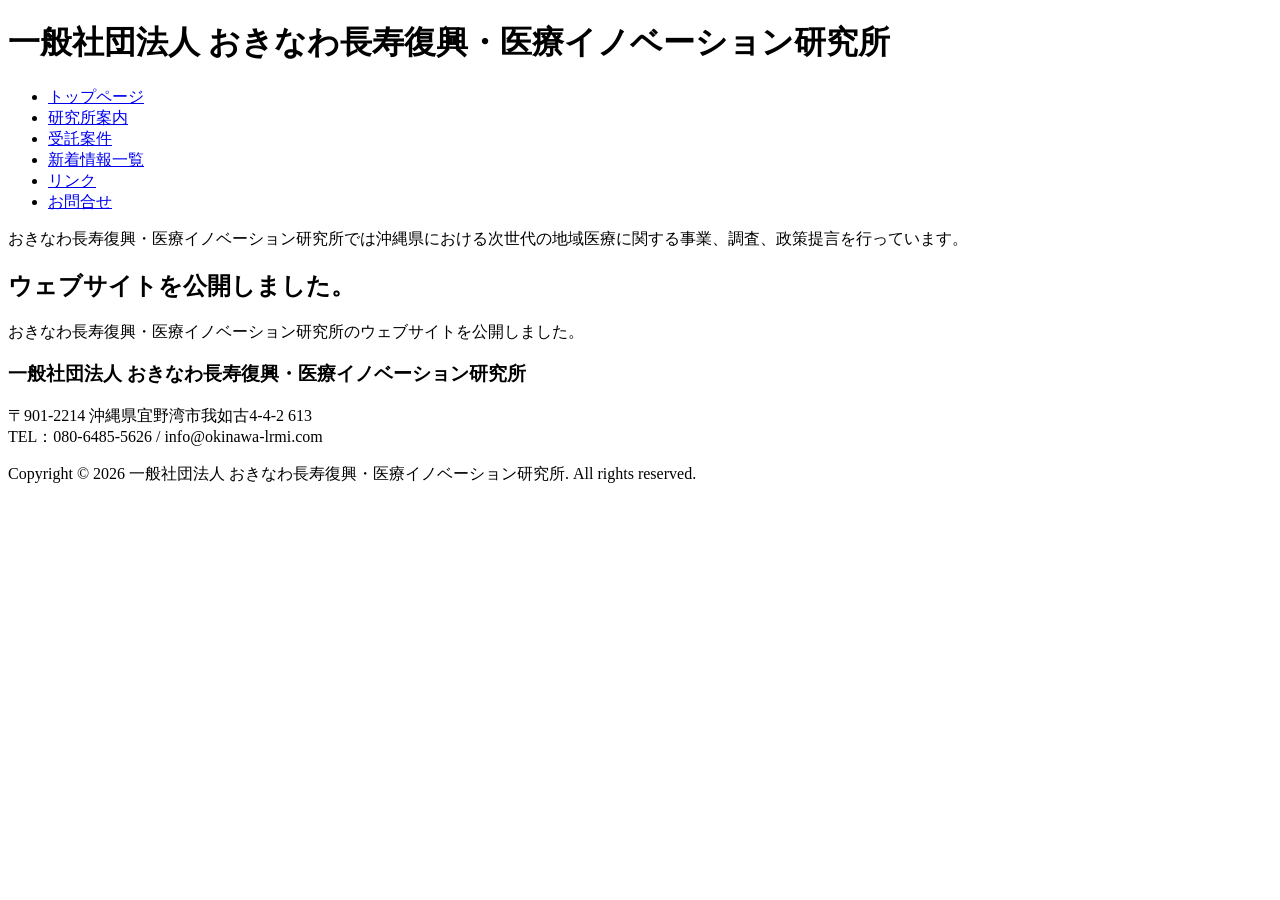
==== 20150319.html @ 055df074 "住所・電話番号を現在の連絡先に更新 Co-Authored-By: Claude Fable 5.2 <noreply@anthropic.com>" ====
<?xml version="1.0" encoding="UTF-8"?>
<!DOCTYPE html PUBLIC "-//W3C//DTD XHTML 1.0 Strict//EN" "http://www.w3.org/TR/xhtml1/DTD/xhtml1-strict.dtd">
<html xmlns="http://www.w3.org/1999/xhtml" lang="ja" xml:lang="ja">
<head>
<meta http-equiv="content-type" content="text/html; charset=UTF-8" />
<meta http-equiv="content-script-type" content="text/javascript" />
<meta http-equiv="content-style-type" content="text/css" />
<meta name="keywords" content="" />
<meta name="description" content="" />
<link rel="canonical" href="https://okinawa-lrmi.github.io/20150319.html" />
<link rel="stylesheet" href="content/files/reset.css" type="text/css" />
<link rel="stylesheet" href="content/files/common.css" type="text/css" />
<script src="content/files/jquery.js" type="text/javascript"></script>
<script src="content/files/bxslider.js" type="text/javascript"></script>
<script src="content/files/orbit.js" type="text/javascript"></script>
<script src="content/files/config.js" type="text/javascript"></script>
<script src="content/files/jquery.animsition.min.js" type="text/javascript"></script>
<script src="content/files/analyze.js" type="text/javascript"></script>
<title>ウェブサイトを公開しました。|一般社団法人 おきなわ長寿復興・医療イノベーション研究所</title>
</head>
<body>
<div id="container">
<div id="header">
<h1>一般社団法人 おきなわ長寿復興・医療イノベーション研究所</h1>
<div id="navi">
<ul>
<li id="n01"><a class="animsition-link" href="index.html">トップページ</a></li>
<li id="n02"><a class="animsition-link" href="facilities.html">研究所案内</a></li>
<li id="n03"><a class="animsition-link" href="plan.html">受託案件</a></li>
<li id="n04"><a class="animsition-link" href="news.html">新着情報一覧</a></li>
<li id="n05"><a class="animsition-link" href="link.html">リンク</a></li>
<li id="n06"><a class="animsition-link" href="contact.html">お問合せ</a></li>
</ul>
<p>おきなわ長寿復興・医療イノベーション研究所では沖縄県における次世代の地域医療に関する事業、調査、政策提言を行っています。</p>
</div>
</div>
<div class="animsition">
<div id="content">
<div id="main">
<h2>ウェブサイトを公開しました。</h2>
<p>おきなわ長寿復興・医療イノベーション研究所のウェブサイトを公開しました。</p>
</div>
<div id="footer">
<h3>一般社団法人 おきなわ長寿復興・医療イノベーション研究所</h3>
<p>〒901-2214 沖縄県宜野湾市我如古4-4-2 613<br />
TEL：080-6485-5626 / &#105;&#110;&#102;&#111;&#64;&#111;&#107;&#105;&#110;&#97;&#119;&#97;&#45;&#108;&#114;&#109;&#105;&#46;&#99;&#111;&#109;</p>
<div id="copyright">
<p>Copyright &copy; 2026 一般社団法人 おきなわ長寿復興・医療イノベーション研究所. All rights reserved.</p>
</div>
</div>
</div>
</div>
<script src="content/files/smartsticky.js" type="text/javascript"></script>
</div>
<script src="content/files/animsition_config.js" type="text/javascript"></script>
</body>
</html>
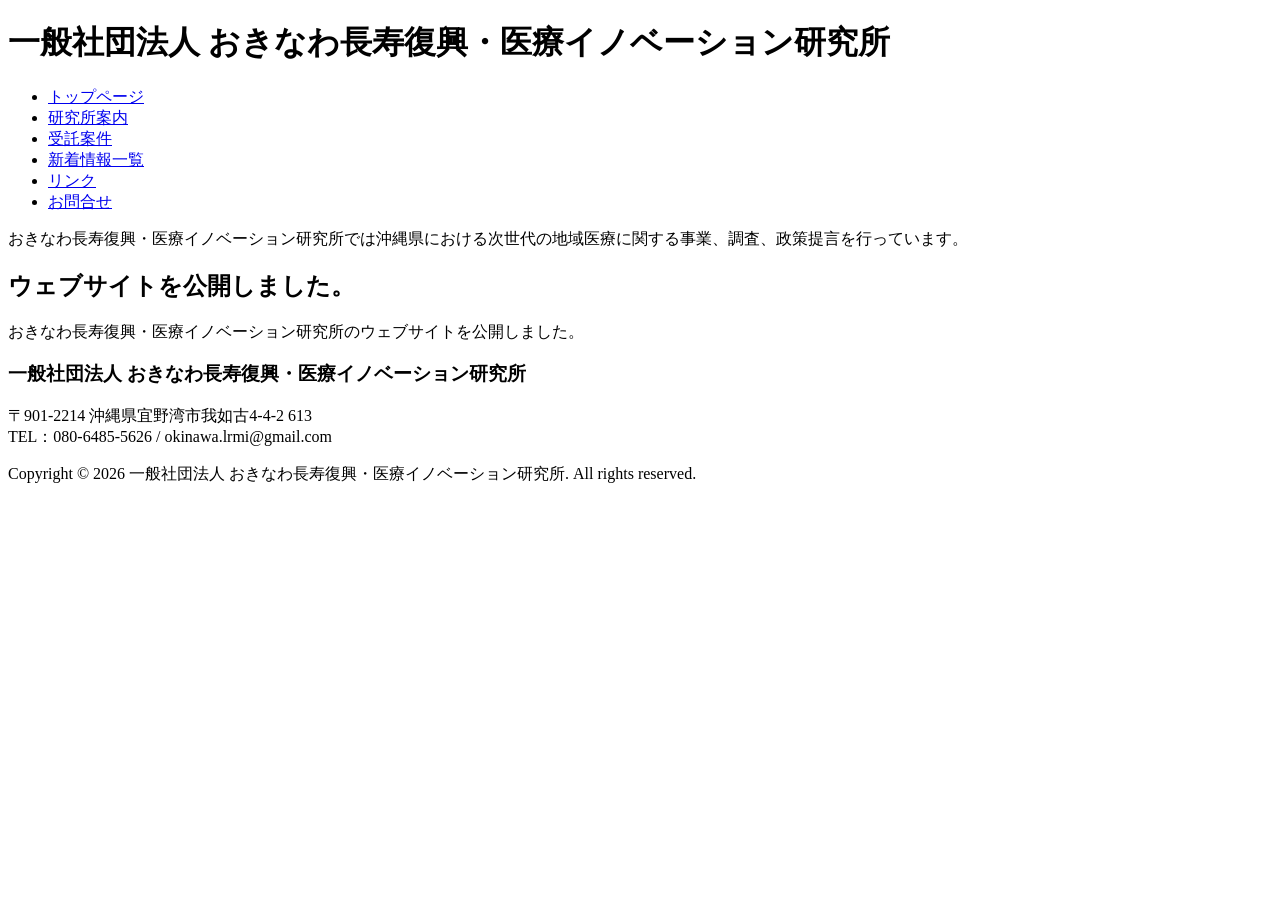
==== commit 958757eb: "メールアドレスを okinawa.lrmi@gmail.com に変更 Co-Authored-By: Claude Fable 5.2 <noreply@anthropic.com>" ====
--- a/20150319.html
+++ b/20150319.html
@@ -43,7 +43,7 @@
 <div id="footer">
 <h3>一般社団法人 おきなわ長寿復興・医療イノベーション研究所</h3>
 <p>〒901-2214 沖縄県宜野湾市我如古4-4-2 613<br />
-TEL：080-6485-5626 / &#105;&#110;&#102;&#111;&#64;&#111;&#107;&#105;&#110;&#97;&#119;&#97;&#45;&#108;&#114;&#109;&#105;&#46;&#99;&#111;&#109;</p>
+TEL：080-6485-5626 / &#111;&#107;&#105;&#110;&#97;&#119;&#97;&#46;&#108;&#114;&#109;&#105;&#64;&#103;&#109;&#97;&#105;&#108;&#46;&#99;&#111;&#109;</p>
 <div id="copyright">
 <p>Copyright &copy; 2026 一般社団法人 おきなわ長寿復興・医療イノベーション研究所. All rights reserved.</p>
 </div>
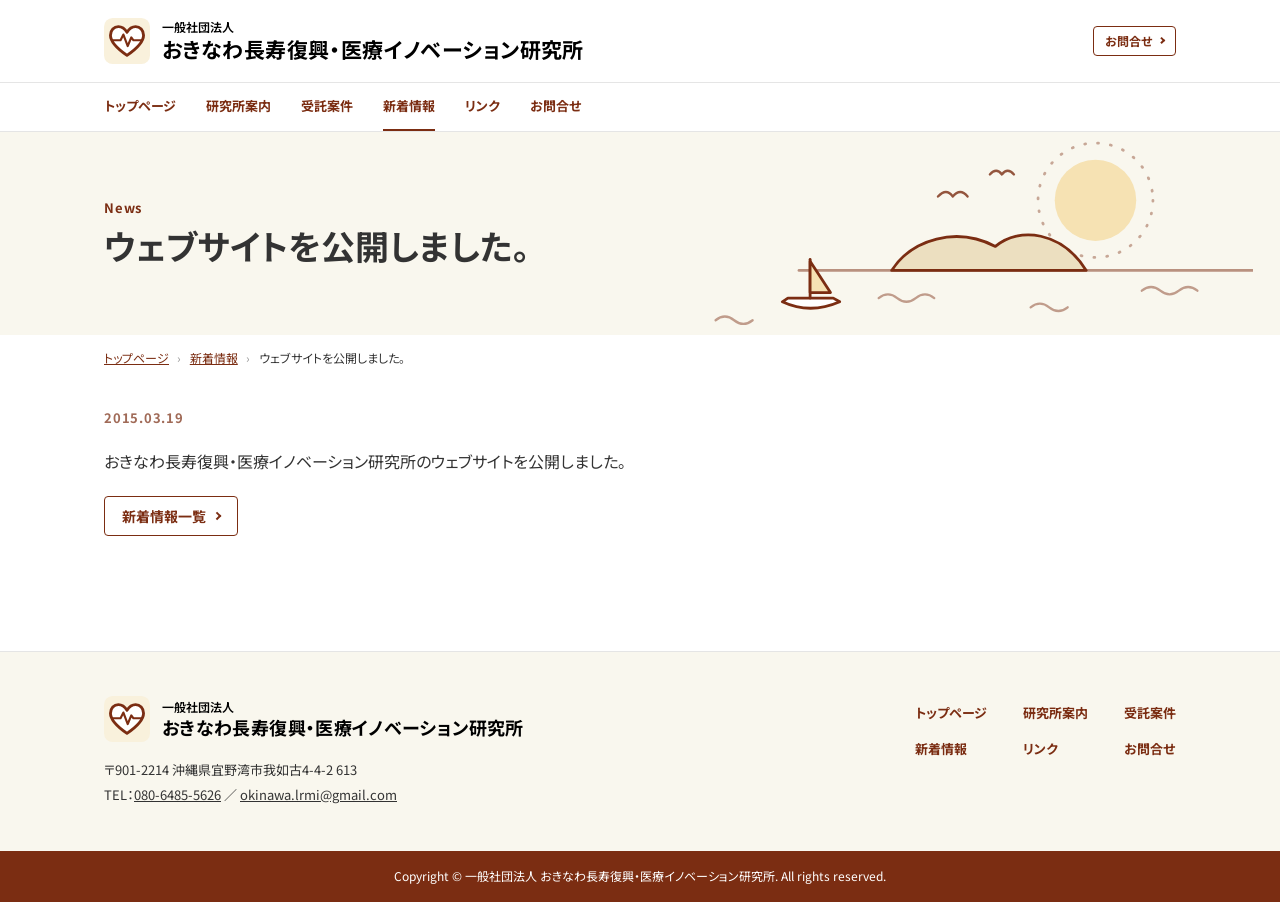
==== commit 92f134c8: "サイトデザインを全面リニューアル（写真を線画イラストに差し替え、スマートフォン対応） Co-Authored-By: Claude Fable 5.2 <noreply@anthropic.com>" ====
--- a/20150319.html
+++ b/20150319.html
@@ -1,57 +1,75 @@
-<?xml version="1.0" encoding="UTF-8"?>
-<!DOCTYPE html PUBLIC "-//W3C//DTD XHTML 1.0 Strict//EN" "http://www.w3.org/TR/xhtml1/DTD/xhtml1-strict.dtd">
-<html xmlns="http://www.w3.org/1999/xhtml" lang="ja" xml:lang="ja">
+<!DOCTYPE html>
+<html lang="ja">
 <head>
-<meta http-equiv="content-type" content="text/html; charset=UTF-8" />
-<meta http-equiv="content-script-type" content="text/javascript" />
-<meta http-equiv="content-style-type" content="text/css" />
-<meta name="keywords" content="" />
-<meta name="description" content="" />
-<link rel="canonical" href="https://okinawa-lrmi.github.io/20150319.html" />
-<link rel="stylesheet" href="content/files/reset.css" type="text/css" />
-<link rel="stylesheet" href="content/files/common.css" type="text/css" />
-<script src="content/files/jquery.js" type="text/javascript"></script>
-<script src="content/files/bxslider.js" type="text/javascript"></script>
-<script src="content/files/orbit.js" type="text/javascript"></script>
-<script src="content/files/config.js" type="text/javascript"></script>
-<script src="content/files/jquery.animsition.min.js" type="text/javascript"></script>
-<script src="content/files/analyze.js" type="text/javascript"></script>
-<title>ウェブサイトを公開しました。|一般社団法人 おきなわ長寿復興・医療イノベーション研究所</title>
+<meta charset="UTF-8">
+<meta name="viewport" content="width=device-width, initial-scale=1">
+<title>ウェブサイトを公開しました。｜一般社団法人 おきなわ長寿復興・医療イノベーション研究所</title>
+<meta name="description" content="ウェブサイトを公開しました。">
+<link rel="canonical" href="https://okinawa-lrmi.github.io/20150319.html">
+<link rel="icon" type="image/svg+xml" href="assets/img/favicon.svg">
+<link rel="preconnect" href="https://fonts.googleapis.com">
+<link rel="preconnect" href="https://fonts.gstatic.com" crossorigin>
+<link rel="stylesheet" href="https://fonts.googleapis.com/css2?family=Noto+Sans+JP:wght@400;600;700&amp;display=swap">
+<link rel="stylesheet" href="assets/css/style.css">
 </head>
 <body>
-<div id="container">
-<div id="header">
-<h1>一般社団法人 おきなわ長寿復興・医療イノベーション研究所</h1>
-<div id="navi">
-<ul>
-<li id="n01"><a class="animsition-link" href="index.html">トップページ</a></li>
-<li id="n02"><a class="animsition-link" href="facilities.html">研究所案内</a></li>
-<li id="n03"><a class="animsition-link" href="plan.html">受託案件</a></li>
-<li id="n04"><a class="animsition-link" href="news.html">新着情報一覧</a></li>
-<li id="n05"><a class="animsition-link" href="link.html">リンク</a></li>
-<li id="n06"><a class="animsition-link" href="contact.html">お問合せ</a></li>
-</ul>
-<p>おきなわ長寿復興・医療イノベーション研究所では沖縄県における次世代の地域医療に関する事業、調査、政策提言を行っています。</p>
+<header class="hd">
+<div class="wrap hd-main">
+<a class="brand" href="index.html"><img src="assets/img/favicon.svg" alt="" width="46" height="46"><span><small>一般社団法人</small><strong>おきなわ長寿復興・<wbr>医療イノベーション<wbr>研究所</strong></span></a>
+<div class="hd-aside">
+<a class="btn btn-line btn-small" href="contact.html">お問合せ</a>
+<button class="menu-btn" type="button" aria-controls="nav" aria-expanded="false"><i></i>Menu</button>
 </div>
 </div>
-<div class="animsition">
-<div id="content">
-<div id="main">
-<h2>ウェブサイトを公開しました。</h2>
-<p>おきなわ長寿復興・医療イノベーション研究所のウェブサイトを公開しました。</p>
+<nav class="hd-nav" aria-label="メインメニュー">
+<div class="wrap">
+<ul class="nav" id="nav">
+<li><a href="index.html">トップページ</a></li>
+<li><a href="facilities.html">研究所案内</a></li>
+<li><a href="plan.html">受託案件</a></li>
+<li><a href="news.html" aria-current="page">新着情報</a></li>
+<li><a href="link.html">リンク</a></li>
+<li><a href="contact.html">お問合せ</a></li>
+</ul>
 </div>
-<div id="footer">
-<h3>一般社団法人 おきなわ長寿復興・医療イノベーション研究所</h3>
-<p>〒901-2214 沖縄県宜野湾市我如古4-4-2 613<br />
-TEL：080-6485-5626 / &#111;&#107;&#105;&#110;&#97;&#119;&#97;&#46;&#108;&#114;&#109;&#105;&#64;&#103;&#109;&#97;&#105;&#108;&#46;&#99;&#111;&#109;</p>
-<div id="copyright">
-<p>Copyright &copy; 2026 一般社団法人 おきなわ長寿復興・医療イノベーション研究所. All rights reserved.</p>
+</nav>
+</header>
+<main>
+<div class="page-hd">
+<div class="wrap">
+<p class="en">News</p>
+<h1>ウェブサイトを公開しました。</h1>
 </div>
 </div>
+<div class="wrap">
+<ul class="crumbs"><li><a href="index.html">トップページ</a></li><li><a href="news.html">新着情報</a></li><li>ウェブサイトを公開しました。</li></ul>
+</div>
+<div class="wrap page">
+<div class="prose">
+<p class="post-date">2015.03.19</p>
+<p>おきなわ長寿復興・医療イノベーション研究所のウェブサイトを公開しました。</p>
+<p class="back"><a class="btn btn-line" href="news.html">新着情報一覧</a></p>
 </div>
 </div>
-<script src="content/files/smartsticky.js" type="text/javascript"></script>
+</main>
+<footer class="ft">
+<div class="wrap ft-main">
+<div>
+<a class="brand" href="index.html"><img src="assets/img/favicon.svg" alt="" width="46" height="46"><span><small>一般社団法人</small><strong>おきなわ長寿復興・<wbr>医療イノベーション<wbr>研究所</strong></span></a>
+<address>〒901-2214 沖縄県宜野湾市我如古4-4-2 613<br>
+TEL：<a href="tel:08064855626">080-6485-5626</a> ／ <a href="&#109;&#97;&#105;&#108;&#116;&#111;&#58;&#111;&#107;&#105;&#110;&#97;&#119;&#97;&#46;&#108;&#114;&#109;&#105;&#64;&#103;&#109;&#97;&#105;&#108;&#46;&#99;&#111;&#109;">&#111;&#107;&#105;&#110;&#97;&#119;&#97;&#46;&#108;&#114;&#109;&#105;&#64;&#103;&#109;&#97;&#105;&#108;&#46;&#99;&#111;&#109;</a></address>
 </div>
-<script src="content/files/animsition_config.js" type="text/javascript"></script>
+<ul class="ft-nav">
+<li><a href="index.html">トップページ</a></li>
+<li><a href="facilities.html">研究所案内</a></li>
+<li><a href="plan.html">受託案件</a></li>
+<li><a href="news.html">新着情報</a></li>
+<li><a href="link.html">リンク</a></li>
+<li><a href="contact.html">お問合せ</a></li>
+</ul>
+</div>
+<div class="colophon"><p>Copyright &copy; 一般社団法人 おきなわ長寿復興・医療イノベーション研究所. All rights reserved.</p></div>
+</footer>
+<script src="assets/js/site.js"></script>
 </body>
 </html>
--- a/assets/css/style.css
+++ b/assets/css/style.css
@@ -0,0 +1,196 @@
+/* おきなわ長寿復興・医療イノベーション研究所 */
+:root {
+  --primary: #7b2d12;
+  --primary-light: #a06a57;
+  --cta: #c8985f;
+  --cta-dark: #a5753a;
+  --cream: #f9f7ee;
+  --sand: #f6eed6;
+  --sand-light: #fffcf1;
+  --txt: #333;
+  --border: #e5e5e5;
+  --radius: 6px;
+}
+*, *::before, *::after { box-sizing: border-box; }
+html { -webkit-text-size-adjust: 100%; scroll-behavior: smooth; }
+body {
+  margin: 0;
+  background: #fff;
+  color: var(--txt);
+  font-family: "Noto Sans JP", "游ゴシック体", YuGothic, "游ゴシック", "Yu Gothic", "Hiragino Kaku Gothic ProN", Meiryo, sans-serif;
+  font-size: 16px;
+  line-height: 1.9;
+  font-feature-settings: "palt";
+}
+img { max-width: 100%; height: auto; vertical-align: bottom; }
+a { color: var(--primary); }
+a:hover { color: var(--primary-light); }
+ul { padding-left: 1.2em; }
+.wrap { max-width: 1120px; margin-inline: auto; padding-inline: 24px; }
+.sr-only { position: absolute; width: 1px; height: 1px; overflow: hidden; clip: rect(0 0 0 0); white-space: nowrap; }
+
+/* ヘッダー */
+.hd { background: #fff; border-bottom: 1px solid var(--border); position: relative; z-index: 20; }
+.hd-main { display: flex; align-items: center; justify-content: space-between; gap: 16px; padding-block: 18px; }
+.brand { display: flex; align-items: center; gap: 12px; margin: 0; color: #000; text-decoration: none; line-height: 1.35; }
+.brand:hover { color: #000; }
+.brand img { width: 46px; height: 46px; flex: none; }
+.brand small { display: block; font-size: 12px; font-weight: 600; }
+.brand strong { display: block; font-size: 21px; font-weight: 700; letter-spacing: .02em; }
+.hd-aside { display: flex; align-items: center; gap: 12px; }
+.hd-nav { border-top: 1px solid var(--border); }
+.hd-nav .wrap { display: flex; align-items: center; justify-content: space-between; }
+.nav { display: flex; gap: 30px; list-style: none; margin: 0; padding: 0; }
+.nav a { display: block; padding: 11px 0 10px; font-size: 13px; font-weight: 700; color: var(--primary); text-decoration: none; border-bottom: 2px solid transparent; }
+.nav a:hover, .nav a[aria-current="page"] { border-bottom-color: var(--primary); }
+.menu-btn { display: none; align-items: center; gap: 8px; background: none; border: 0; padding: 10px 0; font: inherit; font-size: 14px; font-weight: 700; color: var(--primary); cursor: pointer; }
+.menu-btn i { display: block; width: 20px; height: 12px; border-block: 2px solid currentColor; position: relative; }
+.menu-btn i::after { content: ""; position: absolute; left: 0; right: 0; top: 3px; border-top: 2px solid currentColor; }
+
+/* ボタン */
+.btn { display: inline-flex; align-items: center; gap: .6em; padding: .55em 1.2em; background: var(--cta); color: #fff; font-size: 14px; font-weight: 700; line-height: 1.6; text-decoration: none; border: 1px solid var(--cta); border-radius: 4px; transition: background .2s, color .2s, border-color .2s; }
+.btn::after { content: ""; width: .45em; height: .45em; border-top: 2px solid currentColor; border-right: 2px solid currentColor; transform: rotate(45deg); }
+.btn:hover { background: var(--cta-dark); border-color: var(--cta-dark); color: #fff; }
+.btn-line { background: #fff; color: var(--primary); border-color: var(--primary); }
+.btn-line:hover { background: var(--primary); border-color: var(--primary); color: #fff; }
+.btn-small { font-size: 12px; padding: .35em .9em; }
+
+/* メインビジュアル */
+.hero { position: relative; background: #fbf6e9; overflow: hidden; }
+.hero-art { display: block; width: 100%; height: clamp(420px, 46vw, 660px); object-fit: cover; object-position: 78% bottom; }
+.hero::after { content: ""; position: absolute; inset: 0; background: linear-gradient(90deg, #fbf6e9 0%, rgb(251 246 233 / 94%) 34%, rgb(251 246 233 / 0%) 60%); pointer-events: none; }
+.hero-body { position: absolute; inset: 0; z-index: 1; display: flex; align-items: flex-end; }
+.hero-body .wrap { width: 100%; padding-bottom: clamp(36px, 6vw, 84px); }
+.hero-sub { margin: 0 0 10px; font-size: 12px; font-weight: 700; letter-spacing: .06em; color: var(--primary); }
+.hero-main { margin: 0 0 22px; font-size: clamp(22px, 3vw, 38px); font-weight: 700; line-height: 1.6; color: #2a1a12; text-shadow: 0 0 12px #fbf6e9, 0 0 12px #fbf6e9, 0 0 4px #fbf6e9; }
+.hero-main span { display: block; }
+.brand strong, .about h2 { word-break: keep-all; overflow-wrap: anywhere; }
+
+/* 区画 */
+.sec { padding-block: clamp(48px, 7vw, 88px); }
+.sec-hd { display: flex; align-items: flex-end; justify-content: space-between; gap: 16px; margin-bottom: 20px; padding-bottom: 14px; border-bottom: 2px solid var(--primary); }
+.sec-hd h2 { margin: 0; line-height: 1.3; }
+.sec-hd .en { font-size: 30px; font-weight: 700; color: var(--primary); letter-spacing: .01em; }
+.sec-hd .ja { margin-left: 14px; font-size: 13px; font-weight: 700; color: var(--txt); }
+.home-cols { display: grid; grid-template-columns: minmax(0, 1fr) 320px; gap: 64px; }
+
+/* お知らせ一覧 */
+.news { list-style: none; margin: 0; padding: 0; }
+.news li { padding: 18px 0; border-bottom: 1px solid var(--border); }
+.news time { display: block; font-size: 13px; font-weight: 700; letter-spacing: .06em; color: var(--primary-light); }
+.news a { font-weight: 700; color: var(--txt); text-decoration: none; }
+.news a:hover { color: var(--primary); text-decoration: underline; }
+.tag { display: inline-block; margin-left: 10px; padding: 0 .8em; font-size: 11px; font-weight: 700; line-height: 1.9; color: var(--primary); border: 1px solid #cdb5b1; border-radius: 99px; vertical-align: 2px; }
+.more { margin-top: 28px; }
+
+/* 横の欄 */
+.aside-hd { display: flex; align-items: center; justify-content: space-between; margin-bottom: 14px; }
+.aside-hd h2 { margin: 0; font-size: 20px; font-weight: 700; color: var(--primary); }
+.cards { list-style: none; margin: 0; padding: 0; display: grid; gap: 12px; }
+.card { display: block; padding: 16px 18px; background: var(--sand-light); border: 1px solid #efe5c6; border-radius: var(--radius); color: var(--txt); text-decoration: none; transition: border-color .2s, background .2s; }
+.card:hover { background: #fff; border-color: var(--cta); color: var(--txt); }
+.card b { display: block; font-size: 15px; line-height: 1.6; color: var(--primary); }
+.card span { display: block; margin-top: 4px; font-size: 12px; line-height: 1.7; }
+
+/* 研究所紹介 */
+.about { background: var(--cream); }
+.about-cols { display: grid; grid-template-columns: minmax(0, 1fr) 380px; gap: 56px; align-items: center; }
+.about h2 { margin: 0 0 18px; font-size: clamp(20px, 2.4vw, 26px); line-height: 1.6; }
+.about h2 small { display: block; font-size: 13px; color: var(--primary); }
+.about p { margin: 0 0 24px; }
+
+/* 案内カード */
+.features { list-style: none; margin: 0; padding: 0; display: grid; grid-template-columns: repeat(4, 1fr); gap: 20px; }
+.feature { position: relative; display: block; height: 100%; padding: 26px 22px 24px; background: #fff; border: 1px solid var(--border); border-top: 3px solid var(--cta); border-radius: var(--radius); color: var(--txt); text-decoration: none; transition: box-shadow .2s, transform .2s; }
+.feature:hover { color: var(--txt); box-shadow: 0 6px 20px rgb(123 45 18 / 12%); transform: translateY(-2px); }
+.feature svg { width: 54px; height: 54px; margin-bottom: 10px; }
+.feature h3 { margin: 0 0 6px; font-size: 18px; color: var(--primary); }
+.feature p { margin: 0; font-size: 13px; line-height: 1.8; }
+
+/* 下層ページ */
+.page-hd { background: var(--cream) url(../img/deco.svg) no-repeat right 4% bottom / auto 100%; }
+.page-hd .wrap { padding-block: clamp(36px, 6vw, 64px); }
+.page-hd .en { margin: 0; font-size: 13px; font-weight: 700; letter-spacing: .06em; color: var(--primary); }
+.page-hd h1 { margin: 0; font-size: clamp(24px, 3.4vw, 34px); line-height: 1.5; }
+.crumbs { list-style: none; margin: 0; padding: 12px 0; display: flex; flex-wrap: wrap; font-size: 12px; }
+.crumbs li + li::before { content: "›"; margin-inline: .7em; color: #999; }
+.page { padding-block: 24px clamp(56px, 8vw, 96px); }
+.prose { max-width: 860px; }
+.prose h2 { margin: 2.6em 0 1em; padding: .1em 0 .1em .7em; font-size: 22px; line-height: 1.5; color: var(--primary); border-left: 5px solid var(--cta); }
+.prose h2:first-child { margin-top: .6em; }
+.prose p { margin: 0 0 1.2em; }
+.prose ul { margin: 0 0 1.2em; padding: 0; list-style: none; }
+.prose ul > li { position: relative; padding: .45em 0 .45em 1.3em; border-bottom: 1px dotted #d9d2bd; }
+.prose ul > li::before { content: ""; position: absolute; left: .2em; top: 1.2em; width: 7px; height: 7px; border-radius: 50%; background: var(--cta); }
+.prose ul ul { margin: .3em 0 0; }
+.prose ul ul > li { border: 0; padding-block: .1em; font-size: 14px; }
+.prose ul ul > li::before { top: .85em; width: 5px; height: 5px; background: none; border: 1px solid var(--cta-dark); }
+.outline { margin: 0; border-top: 1px solid var(--border); }
+.outline > div { display: grid; grid-template-columns: 180px minmax(0, 1fr); border-bottom: 1px solid var(--border); }
+.outline dt { padding: 14px 18px; background: var(--cream); font-weight: 700; color: var(--primary); }
+.outline dd { margin: 0; padding: 14px 18px; }
+.people { list-style: none; margin: 0; padding: 0; }
+.prose .people > li { display: grid; grid-template-columns: 8.5em 1fr; padding: .1em 0; border: 0; }
+.prose .people > li::before { content: none; }
+.people span { color: #666; font-size: 14px; }
+.contact-box { display: grid; grid-template-columns: repeat(2, 1fr); gap: 20px; margin-top: 8px; }
+.contact-box > div { padding: 28px 24px; background: var(--sand-light); border: 1px solid #efe5c6; border-radius: var(--radius); text-align: center; }
+.contact-box svg { width: 52px; height: 52px; }
+.contact-box h2 { margin: 6px 0 4px; padding: 0; border: 0; font-size: 15px; color: var(--txt); }
+.contact-box a { font-size: clamp(17px, 2.2vw, 22px); font-weight: 700; word-break: break-all; }
+.linklist { list-style: none; margin: 0; padding: 0; display: grid; gap: 16px; }
+.linklist .card b { font-size: 17px; }
+.linklist .card span { font-size: 14px; line-height: 1.9; }
+.linklist .card em { display: block; margin-top: 6px; font-size: 12px; font-style: normal; color: var(--primary-light); word-break: break-all; }
+.post-date { margin: 0 0 1.4em; font-size: 13px; font-weight: 700; letter-spacing: .06em; color: var(--primary-light); }
+.back { margin-top: 48px; }
+
+/* フッター */
+.ft { background: var(--cream); border-top: 1px solid var(--border); }
+.ft-main { display: grid; grid-template-columns: minmax(0, 1fr) auto; gap: 40px; padding-block: 44px; }
+.ft .brand strong { font-size: 18px; }
+.ft-nav { list-style: none; margin: 0; padding: 0; display: grid; grid-template-columns: repeat(3, auto); gap: 6px 36px; align-content: start; }
+.ft-nav a { font-size: 13px; font-weight: 700; text-decoration: none; }
+.ft-nav a:hover { text-decoration: underline; }
+.ft address { margin-top: 16px; font-style: normal; font-size: 13px; line-height: 1.9; }
+.ft address a { color: var(--txt); }
+.colophon { background: var(--primary); color: #fff; font-size: 12px; text-align: center; padding-block: 14px; }
+.colophon p { margin: 0; }
+
+/* 狭い画面 */
+@media (max-width: 860px) {
+  .brand strong { font-size: 15px; }
+  .brand small { font-size: 11px; }
+  .brand img { width: 38px; height: 38px; }
+  .hd-main { padding-block: 12px; }
+  .hd-aside .btn { display: none; }
+  .menu-btn { display: inline-flex; }
+  .hd-nav { border-top: 0; }
+  .hd-nav .wrap { display: block; }
+  .nav { display: none; flex-direction: column; gap: 0; padding-bottom: 12px; }
+  .nav.is-open { display: flex; }
+  .nav a { padding: 12px 4px; font-size: 15px; border-bottom: 1px solid var(--border); }
+  .hero::after { content: none; }
+  .hero-art { height: 300px; object-position: 84% bottom; }
+  .hero-body { position: static; background: #fbf6e9; }
+  .hero-body .wrap { padding-block: 22px 34px; }
+  .home-cols, .about-cols, .ft-main { grid-template-columns: minmax(0, 1fr); gap: 40px; }
+  .about-cols img { max-width: 300px; margin-inline: auto; display: block; }
+  .features { grid-template-columns: repeat(2, 1fr); gap: 12px; }
+  .feature { padding: 20px 16px; }
+  .sec-hd .en { font-size: 24px; }
+  .sec-hd .ja { display: block; margin: 2px 0 0; }
+  .page-hd { background-size: auto 60%; background-position: right -40px bottom; }
+  .outline > div { grid-template-columns: minmax(0, 1fr); }
+  .outline dt { padding: 8px 14px; }
+  .outline dd { padding: 12px 14px; }
+  .contact-box { grid-template-columns: minmax(0, 1fr); }
+  .ft-nav { grid-template-columns: repeat(2, auto); justify-content: start; }
+}
+@media (max-width: 420px) {
+  .wrap { padding-inline: 16px; }
+  .features { grid-template-columns: minmax(0, 1fr); }
+}
+@media (prefers-reduced-motion: reduce) {
+  * { transition: none !important; scroll-behavior: auto !important; }
+}
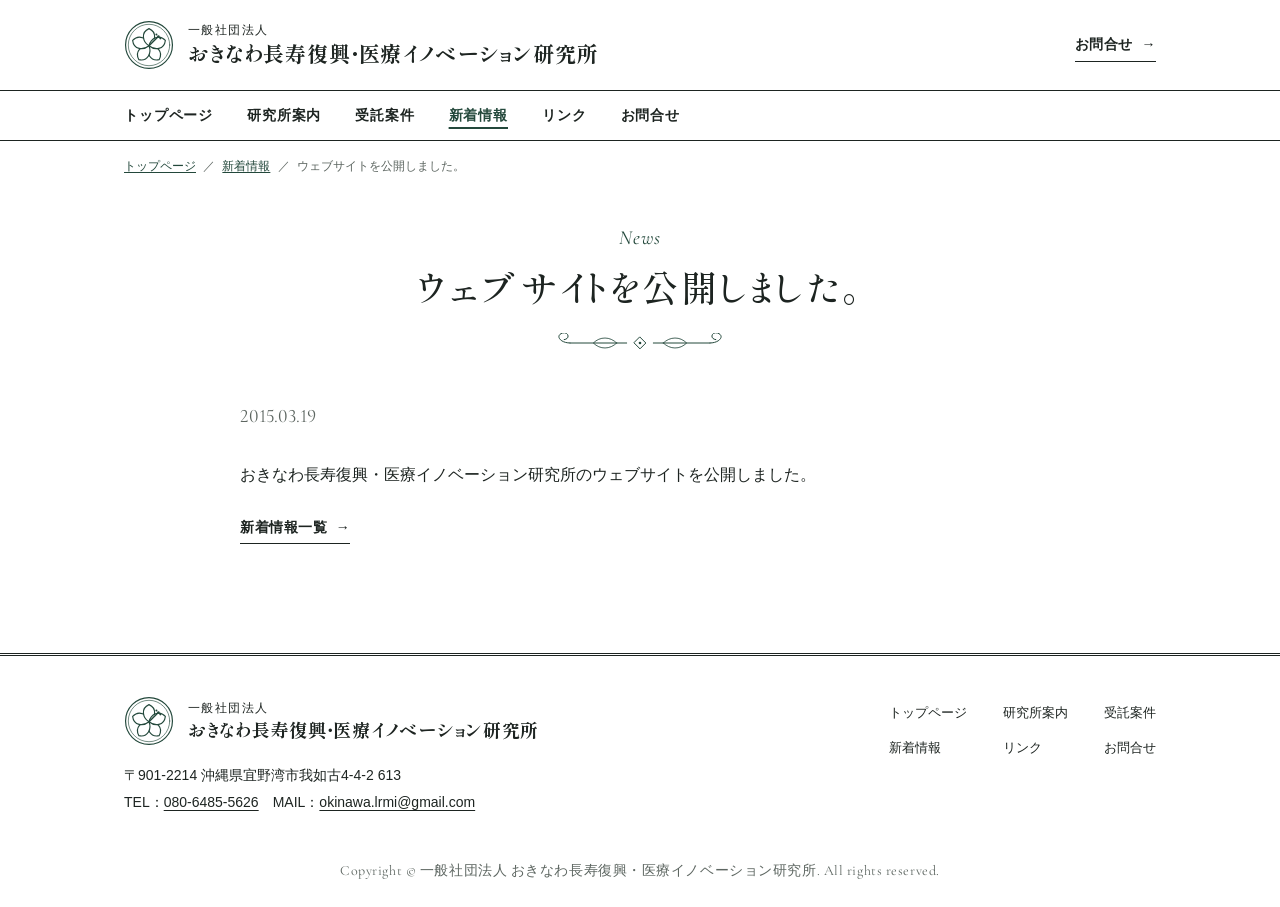
==== commit cc28dd69: "デザインを再構成（細線の植物画・明朝見出し・罫線組み）、リニューアルのお知らせを追加 Co-Authored-By: Claude Fable 5.2 <noreply@anthropic.com>" ====
--- a/20150319.html
+++ b/20150319.html
@@ -6,19 +6,19 @@
 <title>ウェブサイトを公開しました。｜一般社団法人 おきなわ長寿復興・医療イノベーション研究所</title>
 <meta name="description" content="ウェブサイトを公開しました。">
 <link rel="canonical" href="https://okinawa-lrmi.github.io/20150319.html">
-<link rel="icon" type="image/svg+xml" href="assets/img/favicon.svg">
+<link rel="icon" type="image/svg+xml" href="assets/img/emblem.svg">
 <link rel="preconnect" href="https://fonts.googleapis.com">
 <link rel="preconnect" href="https://fonts.gstatic.com" crossorigin>
-<link rel="stylesheet" href="https://fonts.googleapis.com/css2?family=Noto+Sans+JP:wght@400;600;700&amp;display=swap">
+<link rel="stylesheet" href="https://fonts.googleapis.com/css2?family=Cormorant+Garamond:ital,wght@0,500;1,500&amp;family=Shippori+Mincho:wght@500;700&amp;display=swap">
 <link rel="stylesheet" href="assets/css/style.css">
 </head>
 <body>
 <header class="hd">
 <div class="wrap hd-main">
-<a class="brand" href="index.html"><img src="assets/img/favicon.svg" alt="" width="46" height="46"><span><small>一般社団法人</small><strong>おきなわ長寿復興・<wbr>医療イノベーション<wbr>研究所</strong></span></a>
+<a class="brand" href="index.html"><img src="assets/img/emblem.svg" alt="" width="50" height="50"><span><small>一般社団法人</small><strong>おきなわ長寿復興・<wbr>医療イノベーション<wbr>研究所</strong></span></a>
 <div class="hd-aside">
-<a class="btn btn-line btn-small" href="contact.html">お問合せ</a>
-<button class="menu-btn" type="button" aria-controls="nav" aria-expanded="false"><i></i>Menu</button>
+<a class="more" href="contact.html">お問合せ</a>
+<button class="menu-btn" type="button" aria-controls="nav" aria-expanded="false">Menu</button>
 </div>
 </div>
 <nav class="hd-nav" aria-label="メインメニュー">
@@ -35,29 +35,28 @@
 </nav>
 </header>
 <main>
+<div class="wrap">
+<ul class="crumbs"><li><a href="index.html">トップページ</a></li><li><a href="news.html">新着情報</a></li><li>ウェブサイトを公開しました。</li></ul>
 <div class="page-hd">
-<div class="wrap">
 <p class="en">News</p>
 <h1>ウェブサイトを公開しました。</h1>
+<img src="assets/img/flourish.svg" alt="" width="240" height="24">
 </div>
-</div>
-<div class="wrap">
-<ul class="crumbs"><li><a href="index.html">トップページ</a></li><li><a href="news.html">新着情報</a></li><li>ウェブサイトを公開しました。</li></ul>
 </div>
 <div class="wrap page">
 <div class="prose">
 <p class="post-date">2015.03.19</p>
 <p>おきなわ長寿復興・医療イノベーション研究所のウェブサイトを公開しました。</p>
-<p class="back"><a class="btn btn-line" href="news.html">新着情報一覧</a></p>
+<p class="back"><a class="more" href="news.html">新着情報一覧</a></p>
 </div>
 </div>
 </main>
 <footer class="ft">
-<div class="wrap ft-main">
+<div class="wrap">
 <div>
-<a class="brand" href="index.html"><img src="assets/img/favicon.svg" alt="" width="46" height="46"><span><small>一般社団法人</small><strong>おきなわ長寿復興・<wbr>医療イノベーション<wbr>研究所</strong></span></a>
+<a class="brand" href="index.html"><img src="assets/img/emblem.svg" alt="" width="50" height="50"><span><small>一般社団法人</small><strong>おきなわ長寿復興・<wbr>医療イノベーション<wbr>研究所</strong></span></a>
 <address>〒901-2214 沖縄県宜野湾市我如古4-4-2 613<br>
-TEL：<a href="tel:08064855626">080-6485-5626</a> ／ <a href="&#109;&#97;&#105;&#108;&#116;&#111;&#58;&#111;&#107;&#105;&#110;&#97;&#119;&#97;&#46;&#108;&#114;&#109;&#105;&#64;&#103;&#109;&#97;&#105;&#108;&#46;&#99;&#111;&#109;">&#111;&#107;&#105;&#110;&#97;&#119;&#97;&#46;&#108;&#114;&#109;&#105;&#64;&#103;&#109;&#97;&#105;&#108;&#46;&#99;&#111;&#109;</a></address>
+TEL：<a href="tel:08064855626">080-6485-5626</a>　MAIL：<a href="&#109;&#97;&#105;&#108;&#116;&#111;&#58;&#111;&#107;&#105;&#110;&#97;&#119;&#97;&#46;&#108;&#114;&#109;&#105;&#64;&#103;&#109;&#97;&#105;&#108;&#46;&#99;&#111;&#109;">&#111;&#107;&#105;&#110;&#97;&#119;&#97;&#46;&#108;&#114;&#109;&#105;&#64;&#103;&#109;&#97;&#105;&#108;&#46;&#99;&#111;&#109;</a></address>
 </div>
 <ul class="ft-nav">
 <li><a href="index.html">トップページ</a></li>
@@ -68,7 +67,7 @@
 <li><a href="contact.html">お問合せ</a></li>
 </ul>
 </div>
-<div class="colophon"><p>Copyright &copy; 一般社団法人 おきなわ長寿復興・医療イノベーション研究所. All rights reserved.</p></div>
+<p class="copy">Copyright &copy; 一般社団法人 おきなわ長寿復興・医療イノベーション研究所. All rights reserved.</p>
 </footer>
 <script src="assets/js/site.js"></script>
 </body>
--- a/assets/css/style.css
+++ b/assets/css/style.css
@@ -1,196 +1,169 @@
-/* おきなわ長寿復興・医療イノベーション研究所 */
+/* おきなわ長寿復興・医療イノベーション研究所
+   考え方：白い紙に墨と深緑の一色刷り。細い罫線と明朝の見出しで、印刷物のように静かに組む。 */
 :root {
-  --primary: #7b2d12;
-  --primary-light: #a06a57;
-  --cta: #c8985f;
-  --cta-dark: #a5753a;
-  --cream: #f9f7ee;
-  --sand: #f6eed6;
-  --sand-light: #fffcf1;
-  --txt: #333;
-  --border: #e5e5e5;
-  --radius: 6px;
+  --paper: #fff;
+  --ink: #1d2421;        /* 本文 */
+  --green: #23483b;      /* 線画・リンク・見出しの英字 */
+  --mute: #5d6661;       /* 補足の文字 */
+  --rule: #cdd3cf;       /* 細い罫線 */
+  --wash: #f4f6f3;       /* 淡い地色 */
+  --mincho: "Shippori Mincho", "游明朝", "Yu Mincho", YuMincho, "Hiragino Mincho ProN", serif;
+  --gothic: "Yu Gothic Medium", "游ゴシック Medium", YuGothic, "游ゴシック体", "Yu Gothic", "游ゴシック", "Hiragino Kaku Gothic ProN", Meiryo, sans-serif;
+  --latin: "Cormorant Garamond", "Times New Roman", serif;
 }
 *, *::before, *::after { box-sizing: border-box; }
-html { -webkit-text-size-adjust: 100%; scroll-behavior: smooth; }
-body {
-  margin: 0;
-  background: #fff;
-  color: var(--txt);
-  font-family: "Noto Sans JP", "游ゴシック体", YuGothic, "游ゴシック", "Yu Gothic", "Hiragino Kaku Gothic ProN", Meiryo, sans-serif;
-  font-size: 16px;
-  line-height: 1.9;
-  font-feature-settings: "palt";
-}
+html { -webkit-text-size-adjust: 100%; }
+body { margin: 0; background: var(--paper); color: var(--ink); font-family: var(--gothic); font-size: 16px; line-height: 1.95; font-feature-settings: "palt"; }
 img { max-width: 100%; height: auto; vertical-align: bottom; }
-a { color: var(--primary); }
-a:hover { color: var(--primary-light); }
-ul { padding-left: 1.2em; }
-.wrap { max-width: 1120px; margin-inline: auto; padding-inline: 24px; }
+a { color: var(--green); text-underline-offset: .2em; }
+a:hover { color: var(--ink); }
+a:focus-visible, button:focus-visible { outline: 2px solid var(--green); outline-offset: 3px; }
+.wrap { max-width: 1080px; margin-inline: auto; padding-inline: 24px; }
 .sr-only { position: absolute; width: 1px; height: 1px; overflow: hidden; clip: rect(0 0 0 0); white-space: nowrap; }
 
 /* ヘッダー */
-.hd { background: #fff; border-bottom: 1px solid var(--border); position: relative; z-index: 20; }
-.hd-main { display: flex; align-items: center; justify-content: space-between; gap: 16px; padding-block: 18px; }
-.brand { display: flex; align-items: center; gap: 12px; margin: 0; color: #000; text-decoration: none; line-height: 1.35; }
-.brand:hover { color: #000; }
-.brand img { width: 46px; height: 46px; flex: none; }
-.brand small { display: block; font-size: 12px; font-weight: 600; }
-.brand strong { display: block; font-size: 21px; font-weight: 700; letter-spacing: .02em; }
-.hd-aside { display: flex; align-items: center; gap: 12px; }
-.hd-nav { border-top: 1px solid var(--border); }
-.hd-nav .wrap { display: flex; align-items: center; justify-content: space-between; }
-.nav { display: flex; gap: 30px; list-style: none; margin: 0; padding: 0; }
-.nav a { display: block; padding: 11px 0 10px; font-size: 13px; font-weight: 700; color: var(--primary); text-decoration: none; border-bottom: 2px solid transparent; }
-.nav a:hover, .nav a[aria-current="page"] { border-bottom-color: var(--primary); }
-.menu-btn { display: none; align-items: center; gap: 8px; background: none; border: 0; padding: 10px 0; font: inherit; font-size: 14px; font-weight: 700; color: var(--primary); cursor: pointer; }
-.menu-btn i { display: block; width: 20px; height: 12px; border-block: 2px solid currentColor; position: relative; }
-.menu-btn i::after { content: ""; position: absolute; left: 0; right: 0; top: 3px; border-top: 2px solid currentColor; }
+.hd-main { display: flex; align-items: center; justify-content: space-between; gap: 16px; padding-block: 20px; }
+.brand { display: flex; align-items: center; gap: 14px; color: var(--ink); text-decoration: none; line-height: 1.4; }
+.brand:hover { color: var(--ink); }
+.brand img { width: 50px; height: 50px; flex: none; }
+.brand small { display: block; font-size: 12px; letter-spacing: .12em; }
+.brand strong { display: block; font-family: var(--mincho); font-size: 21px; font-weight: 700; letter-spacing: .04em; word-break: keep-all; overflow-wrap: anywhere; }
+.hd-nav { border-block: 1px solid var(--ink); }
+.nav { display: flex; gap: 34px; list-style: none; margin: 0; padding: 0; }
+.nav a { display: block; padding: 11px 0; font-size: 14px; font-weight: 700; letter-spacing: .06em; color: var(--ink); text-decoration: none; }
+.nav a:hover, .nav a[aria-current="page"] { color: var(--green); text-decoration: underline; text-decoration-thickness: 2px; text-underline-offset: .5em; }
+.menu-btn { display: none; align-items: center; gap: 8px; background: none; border: 1px solid var(--ink); padding: 6px 12px; font-family: var(--latin); font-size: 17px; letter-spacing: .06em; color: var(--ink); cursor: pointer; }
 
-/* ボタン */
-.btn { display: inline-flex; align-items: center; gap: .6em; padding: .55em 1.2em; background: var(--cta); color: #fff; font-size: 14px; font-weight: 700; line-height: 1.6; text-decoration: none; border: 1px solid var(--cta); border-radius: 4px; transition: background .2s, color .2s, border-color .2s; }
-.btn::after { content: ""; width: .45em; height: .45em; border-top: 2px solid currentColor; border-right: 2px solid currentColor; transform: rotate(45deg); }
-.btn:hover { background: var(--cta-dark); border-color: var(--cta-dark); color: #fff; }
-.btn-line { background: #fff; color: var(--primary); border-color: var(--primary); }
-.btn-line:hover { background: var(--primary); border-color: var(--primary); color: #fff; }
-.btn-small { font-size: 12px; padding: .35em .9em; }
+/* 文字のリンク（矢印つき） */
+.more { display: inline-block; font-size: 14px; font-weight: 700; letter-spacing: .04em; color: var(--ink); text-decoration: none; border-bottom: 1px solid var(--ink); padding-bottom: 2px; }
+.more::after { content: "→"; margin-left: .6em; font-family: var(--gothic); }
+.more:hover { color: var(--green); border-bottom-color: var(--green); }
 
-/* メインビジュアル */
-.hero { position: relative; background: #fbf6e9; overflow: hidden; }
-.hero-art { display: block; width: 100%; height: clamp(420px, 46vw, 660px); object-fit: cover; object-position: 78% bottom; }
-.hero::after { content: ""; position: absolute; inset: 0; background: linear-gradient(90deg, #fbf6e9 0%, rgb(251 246 233 / 94%) 34%, rgb(251 246 233 / 0%) 60%); pointer-events: none; }
-.hero-body { position: absolute; inset: 0; z-index: 1; display: flex; align-items: flex-end; }
-.hero-body .wrap { width: 100%; padding-bottom: clamp(36px, 6vw, 84px); }
-.hero-sub { margin: 0 0 10px; font-size: 12px; font-weight: 700; letter-spacing: .06em; color: var(--primary); }
-.hero-main { margin: 0 0 22px; font-size: clamp(22px, 3vw, 38px); font-weight: 700; line-height: 1.6; color: #2a1a12; text-shadow: 0 0 12px #fbf6e9, 0 0 12px #fbf6e9, 0 0 4px #fbf6e9; }
-.hero-main span { display: block; }
-.brand strong, .about h2 { word-break: keep-all; overflow-wrap: anywhere; }
+/* トップの最初の区画 */
+.hero .wrap { display: grid; grid-template-columns: minmax(0, 1fr) 330px; gap: 56px; align-items: center; padding-block: 56px 64px; }
+.hero-sub { margin: 0 0 18px; font-family: var(--latin); font-size: 19px; font-style: italic; letter-spacing: .04em; color: var(--green); }
+.hero-main { margin: 0; font-family: var(--mincho); font-size: clamp(25px, 3.3vw, 40px); font-weight: 500; line-height: 1.75; letter-spacing: .06em; }
+.hero-main span { display: inline-block; }
+.hero-rule { display: block; width: 200px; margin: 30px 0 26px; }
+.hero-art { display: block; width: 100%; }
 
-/* 区画 */
-.sec { padding-block: clamp(48px, 7vw, 88px); }
-.sec-hd { display: flex; align-items: flex-end; justify-content: space-between; gap: 16px; margin-bottom: 20px; padding-bottom: 14px; border-bottom: 2px solid var(--primary); }
-.sec-hd h2 { margin: 0; line-height: 1.3; }
-.sec-hd .en { font-size: 30px; font-weight: 700; color: var(--primary); letter-spacing: .01em; }
-.sec-hd .ja { margin-left: 14px; font-size: 13px; font-weight: 700; color: var(--txt); }
-.home-cols { display: grid; grid-template-columns: minmax(0, 1fr) 320px; gap: 64px; }
+/* 区画の見出し */
+.sec { padding-block: 64px; }
+.sec-hd { display: flex; align-items: baseline; justify-content: space-between; gap: 16px; padding-bottom: 10px; border-bottom: 1px solid var(--ink); }
+.sec-hd h2 { margin: 0; font-weight: 400; line-height: 1.3; }
+.sec-hd .en { font-family: var(--latin); font-size: 36px; font-weight: 500; color: var(--green); }
+.sec-hd .ja { margin-left: 16px; font-size: 13px; font-weight: 700; letter-spacing: .1em; }
+.home-cols { display: grid; grid-template-columns: minmax(0, 1fr) 300px; gap: 72px; border-top: 1px solid var(--rule); }
 
-/* お知らせ一覧 */
+/* 新着情報 */
 .news { list-style: none; margin: 0; padding: 0; }
-.news li { padding: 18px 0; border-bottom: 1px solid var(--border); }
-.news time { display: block; font-size: 13px; font-weight: 700; letter-spacing: .06em; color: var(--primary-light); }
-.news a { font-weight: 700; color: var(--txt); text-decoration: none; }
-.news a:hover { color: var(--primary); text-decoration: underline; }
-.tag { display: inline-block; margin-left: 10px; padding: 0 .8em; font-size: 11px; font-weight: 700; line-height: 1.9; color: var(--primary); border: 1px solid #cdb5b1; border-radius: 99px; vertical-align: 2px; }
-.more { margin-top: 28px; }
+.news li { display: grid; grid-template-columns: 7.5em minmax(0, 1fr); gap: 4px 20px; align-items: baseline; padding: 18px 0; border-bottom: 1px solid var(--rule); }
+.news time { font-family: var(--latin); font-size: 18px; letter-spacing: .04em; color: var(--mute); }
+.news a { color: var(--ink); text-decoration: none; }
+.news a:hover { color: var(--green); text-decoration: underline; }
 
-/* 横の欄 */
-.aside-hd { display: flex; align-items: center; justify-content: space-between; margin-bottom: 14px; }
-.aside-hd h2 { margin: 0; font-size: 20px; font-weight: 700; color: var(--primary); }
-.cards { list-style: none; margin: 0; padding: 0; display: grid; gap: 12px; }
-.card { display: block; padding: 16px 18px; background: var(--sand-light); border: 1px solid #efe5c6; border-radius: var(--radius); color: var(--txt); text-decoration: none; transition: border-color .2s, background .2s; }
-.card:hover { background: #fff; border-color: var(--cta); color: var(--txt); }
-.card b { display: block; font-size: 15px; line-height: 1.6; color: var(--primary); }
-.card span { display: block; margin-top: 4px; font-size: 12px; line-height: 1.7; }
+/* 関連サイト */
+.sites { list-style: none; margin: 0; padding: 0; }
+.sites li { border-bottom: 1px solid var(--rule); }
+.sites a { display: block; padding: 16px 0; font-size: 15px; line-height: 1.7; color: var(--ink); text-decoration: none; }
+.sites a:hover { color: var(--green); }
 
-/* 研究所紹介 */
-.about { background: var(--cream); }
-.about-cols { display: grid; grid-template-columns: minmax(0, 1fr) 380px; gap: 56px; align-items: center; }
-.about h2 { margin: 0 0 18px; font-size: clamp(20px, 2.4vw, 26px); line-height: 1.6; }
-.about h2 small { display: block; font-size: 13px; color: var(--primary); }
-.about p { margin: 0 0 24px; }
+/* 研究所の紹介 */
+.about { background: var(--wash); }
+.about .wrap { display: grid; grid-template-columns: minmax(0, 1fr) 380px; gap: 56px; align-items: center; }
+.about h2 { margin: 0 0 20px; font-family: var(--mincho); font-size: clamp(21px, 2.5vw, 27px); font-weight: 500; line-height: 1.6; letter-spacing: .04em; word-break: keep-all; overflow-wrap: anywhere; }
+.about h2 small { display: block; font-family: var(--gothic); font-size: 12px; letter-spacing: .12em; }
+.about p { margin: 0 0 24px; max-width: 36em; }
 
-/* 案内カード */
-.features { list-style: none; margin: 0; padding: 0; display: grid; grid-template-columns: repeat(4, 1fr); gap: 20px; }
-.feature { position: relative; display: block; height: 100%; padding: 26px 22px 24px; background: #fff; border: 1px solid var(--border); border-top: 3px solid var(--cta); border-radius: var(--radius); color: var(--txt); text-decoration: none; transition: box-shadow .2s, transform .2s; }
-.feature:hover { color: var(--txt); box-shadow: 0 6px 20px rgb(123 45 18 / 12%); transform: translateY(-2px); }
-.feature svg { width: 54px; height: 54px; margin-bottom: 10px; }
-.feature h3 { margin: 0 0 6px; font-size: 18px; color: var(--primary); }
-.feature p { margin: 0; font-size: 13px; line-height: 1.8; }
+/* ご案内（目次） */
+.index { list-style: none; margin: 0; padding: 0; }
+.index a { display: grid; grid-template-columns: 9em minmax(0, 1fr) auto; gap: 24px; align-items: baseline; padding: 20px 0; border-bottom: 1px solid var(--rule); color: var(--ink); text-decoration: none; }
+.index b { font-family: var(--mincho); font-size: 20px; font-weight: 500; letter-spacing: .06em; }
+.index span { font-size: 14px; color: var(--mute); }
+.index i { font-style: normal; color: var(--green); }
+.index a:hover b { color: var(--green); text-decoration: underline; text-underline-offset: .3em; }
 
 /* 下層ページ */
-.page-hd { background: var(--cream) url(../img/deco.svg) no-repeat right 4% bottom / auto 100%; }
-.page-hd .wrap { padding-block: clamp(36px, 6vw, 64px); }
-.page-hd .en { margin: 0; font-size: 13px; font-weight: 700; letter-spacing: .06em; color: var(--primary); }
-.page-hd h1 { margin: 0; font-size: clamp(24px, 3.4vw, 34px); line-height: 1.5; }
-.crumbs { list-style: none; margin: 0; padding: 12px 0; display: flex; flex-wrap: wrap; font-size: 12px; }
-.crumbs li + li::before { content: "›"; margin-inline: .7em; color: #999; }
-.page { padding-block: 24px clamp(56px, 8vw, 96px); }
-.prose { max-width: 860px; }
-.prose h2 { margin: 2.6em 0 1em; padding: .1em 0 .1em .7em; font-size: 22px; line-height: 1.5; color: var(--primary); border-left: 5px solid var(--cta); }
-.prose h2:first-child { margin-top: .6em; }
-.prose p { margin: 0 0 1.2em; }
-.prose ul { margin: 0 0 1.2em; padding: 0; list-style: none; }
-.prose ul > li { position: relative; padding: .45em 0 .45em 1.3em; border-bottom: 1px dotted #d9d2bd; }
-.prose ul > li::before { content: ""; position: absolute; left: .2em; top: 1.2em; width: 7px; height: 7px; border-radius: 50%; background: var(--cta); }
-.prose ul ul { margin: .3em 0 0; }
-.prose ul ul > li { border: 0; padding-block: .1em; font-size: 14px; }
-.prose ul ul > li::before { top: .85em; width: 5px; height: 5px; background: none; border: 1px solid var(--cta-dark); }
-.outline { margin: 0; border-top: 1px solid var(--border); }
-.outline > div { display: grid; grid-template-columns: 180px minmax(0, 1fr); border-bottom: 1px solid var(--border); }
-.outline dt { padding: 14px 18px; background: var(--cream); font-weight: 700; color: var(--primary); }
-.outline dd { margin: 0; padding: 14px 18px; }
-.people { list-style: none; margin: 0; padding: 0; }
-.prose .people > li { display: grid; grid-template-columns: 8.5em 1fr; padding: .1em 0; border: 0; }
-.prose .people > li::before { content: none; }
-.people span { color: #666; font-size: 14px; }
-.contact-box { display: grid; grid-template-columns: repeat(2, 1fr); gap: 20px; margin-top: 8px; }
-.contact-box > div { padding: 28px 24px; background: var(--sand-light); border: 1px solid #efe5c6; border-radius: var(--radius); text-align: center; }
-.contact-box svg { width: 52px; height: 52px; }
-.contact-box h2 { margin: 6px 0 4px; padding: 0; border: 0; font-size: 15px; color: var(--txt); }
-.contact-box a { font-size: clamp(17px, 2.2vw, 22px); font-weight: 700; word-break: break-all; }
-.linklist { list-style: none; margin: 0; padding: 0; display: grid; gap: 16px; }
-.linklist .card b { font-size: 17px; }
-.linklist .card span { font-size: 14px; line-height: 1.9; }
-.linklist .card em { display: block; margin-top: 6px; font-size: 12px; font-style: normal; color: var(--primary-light); word-break: break-all; }
-.post-date { margin: 0 0 1.4em; font-size: 13px; font-weight: 700; letter-spacing: .06em; color: var(--primary-light); }
-.back { margin-top: 48px; }
+.crumbs { list-style: none; margin: 0; padding: 14px 0 0; display: flex; flex-wrap: wrap; font-size: 12px; color: var(--mute); }
+.crumbs li + li::before { content: "／"; margin-inline: .6em; }
+.page-hd { padding-block: 40px 44px; text-align: center; }
+.page-hd .en { margin: 0; font-family: var(--latin); font-size: 20px; font-style: italic; letter-spacing: .04em; color: var(--green); }
+.page-hd h1 { margin: 0; font-family: var(--mincho); font-size: clamp(25px, 3.4vw, 36px); font-weight: 500; line-height: 1.6; letter-spacing: .08em; text-wrap: balance; }
+.page-hd img { display: block; width: 200px; margin: 18px auto 0; }
+.page { padding-bottom: 88px; }
+.prose { max-width: 800px; margin-inline: auto; }
+.prose h2 { margin: 3em 0 1.2em; padding-bottom: .4em; font-family: var(--mincho); font-size: 23px; font-weight: 500; line-height: 1.5; letter-spacing: .06em; border-bottom: 1px solid var(--ink); }
+.prose h2:first-child { margin-top: 0; }
+.prose p { margin: 0 0 1.3em; }
+.prose ul { margin: 0 0 1.3em; padding: 0; list-style: none; }
+.prose .list > li { position: relative; padding: .55em 0 .55em 1.4em; border-bottom: 1px solid var(--rule); }
+.prose .list > li::before { content: ""; position: absolute; left: .3em; top: 1.45em; width: 6px; height: 6px; background: var(--green); transform: rotate(45deg); }
+.prose .list ul { margin: .2em 0 0; }
+.prose .list ul li { padding-left: 1em; font-size: 15px; color: var(--mute); text-indent: -1em; }
+.prose .list ul li::before { content: "– "; }
+.outline { margin: 0; border-top: 1px solid var(--ink); }
+.outline > div { display: grid; grid-template-columns: 9em minmax(0, 1fr); gap: 24px; padding: 16px 0; border-bottom: 1px solid var(--rule); }
+.outline dt { font-weight: 700; letter-spacing: .1em; }
+.outline dd { margin: 0; }
+.outline .people { margin: 0; }
+.people li { display: grid; grid-template-columns: 8em 1fr; }
+.people span { font-size: 14px; color: var(--mute); }
+.contact { margin: 28px 0 0; border-top: 1px solid var(--ink); }
+.contact > div { display: grid; grid-template-columns: 9em minmax(0, 1fr); gap: 24px; align-items: baseline; padding: 22px 0; border-bottom: 1px solid var(--rule); }
+.contact dt { font-weight: 700; letter-spacing: .1em; }
+.contact dd { margin: 0; }
+.contact a { font-family: var(--latin); font-size: clamp(24px, 3.4vw, 32px); letter-spacing: .03em; color: var(--ink); word-break: break-all; }
+.contact a:hover { color: var(--green); }
+.linklist li { padding: 22px 0; border-bottom: 1px solid var(--rule); }
+.linklist li:first-child { border-top: 1px solid var(--ink); }
+.linklist a { font-family: var(--mincho); font-size: 20px; font-weight: 500; letter-spacing: .04em; color: var(--ink); }
+.linklist a:hover { color: var(--green); }
+.linklist p { margin: .5em 0 .2em; font-size: 15px; }
+.linklist small { font-family: var(--latin); font-size: 16px; color: var(--mute); word-break: break-all; }
+.post-date { font-family: var(--latin); font-size: 19px; color: var(--mute); }
+.back { margin-top: 56px; }
 
 /* フッター */
-.ft { background: var(--cream); border-top: 1px solid var(--border); }
-.ft-main { display: grid; grid-template-columns: minmax(0, 1fr) auto; gap: 40px; padding-block: 44px; }
+.ft { border-top: 3px double var(--ink); }
+.ft .wrap { display: grid; grid-template-columns: minmax(0, 1fr) auto; gap: 40px; padding-block: 40px 28px; }
 .ft .brand strong { font-size: 18px; }
-.ft-nav { list-style: none; margin: 0; padding: 0; display: grid; grid-template-columns: repeat(3, auto); gap: 6px 36px; align-content: start; }
-.ft-nav a { font-size: 13px; font-weight: 700; text-decoration: none; }
-.ft-nav a:hover { text-decoration: underline; }
-.ft address { margin-top: 16px; font-style: normal; font-size: 13px; line-height: 1.9; }
-.ft address a { color: var(--txt); }
-.colophon { background: var(--primary); color: #fff; font-size: 12px; text-align: center; padding-block: 14px; }
-.colophon p { margin: 0; }
+.ft address { margin-top: 16px; font-style: normal; font-size: 14px; line-height: 1.9; }
+.ft address a { color: var(--ink); }
+.ft-nav { list-style: none; margin: 0; padding: 0; display: grid; grid-template-columns: repeat(3, auto); gap: 4px 36px; align-content: start; }
+.ft-nav a { font-size: 13px; color: var(--ink); text-decoration: none; }
+.ft-nav a:hover { color: var(--green); text-decoration: underline; }
+.copy { margin: 0; padding: 14px 24px 22px; font-family: var(--latin); font-size: 14px; letter-spacing: .04em; text-align: center; color: var(--mute); }
 
 /* 狭い画面 */
 @media (max-width: 860px) {
-  .brand strong { font-size: 15px; }
-  .brand small { font-size: 11px; }
-  .brand img { width: 38px; height: 38px; }
-  .hd-main { padding-block: 12px; }
-  .hd-aside .btn { display: none; }
+  .hd-main { padding-block: 14px; }
+  .brand img { width: 40px; height: 40px; }
+  .brand strong { font-size: 15px; letter-spacing: 0; }
+  .brand small { font-size: 10px; }
+  .hd-aside .more { display: none; }
   .menu-btn { display: inline-flex; }
   .hd-nav { border-top: 0; }
-  .hd-nav .wrap { display: block; }
-  .nav { display: none; flex-direction: column; gap: 0; padding-bottom: 12px; }
+  .nav { display: none; flex-direction: column; gap: 0; border-top: 1px solid var(--ink); }
   .nav.is-open { display: flex; }
-  .nav a { padding: 12px 4px; font-size: 15px; border-bottom: 1px solid var(--border); }
-  .hero::after { content: none; }
-  .hero-art { height: 300px; object-position: 84% bottom; }
-  .hero-body { position: static; background: #fbf6e9; }
-  .hero-body .wrap { padding-block: 22px 34px; }
-  .home-cols, .about-cols, .ft-main { grid-template-columns: minmax(0, 1fr); gap: 40px; }
-  .about-cols img { max-width: 300px; margin-inline: auto; display: block; }
-  .features { grid-template-columns: repeat(2, 1fr); gap: 12px; }
-  .feature { padding: 20px 16px; }
-  .sec-hd .en { font-size: 24px; }
-  .sec-hd .ja { display: block; margin: 2px 0 0; }
-  .page-hd { background-size: auto 60%; background-position: right -40px bottom; }
-  .outline > div { grid-template-columns: minmax(0, 1fr); }
-  .outline dt { padding: 8px 14px; }
-  .outline dd { padding: 12px 14px; }
-  .contact-box { grid-template-columns: minmax(0, 1fr); }
+  .nav li + li { border-top: 1px solid var(--rule); }
+  .nav a { padding: 13px 2px; font-size: 15px; }
+  .hero .wrap { grid-template-columns: minmax(0, 1fr); gap: 28px; padding-block: 36px 44px; }
+  .hero-art { max-width: 230px; margin-inline: auto; order: -1; }
+  .hero-rule { margin: 22px 0 18px; }
+  .sec { padding-block: 44px; }
+  .home-cols, .about .wrap, .ft .wrap { grid-template-columns: minmax(0, 1fr); gap: 44px; }
+  .about img { max-width: 320px; margin-inline: auto; display: block; }
+  .sec-hd .en { font-size: 30px; }
+  .news li { grid-template-columns: minmax(0, 1fr); }
+  .index a { grid-template-columns: minmax(0, 1fr) auto; gap: 2px 16px; }
+  .index span { grid-column: 1; grid-row: 2; }
+  .outline > div, .contact > div { grid-template-columns: minmax(0, 1fr); gap: 4px; }
   .ft-nav { grid-template-columns: repeat(2, auto); justify-content: start; }
 }
 @media (max-width: 420px) {
   .wrap { padding-inline: 16px; }
-  .features { grid-template-columns: minmax(0, 1fr); }
 }
-@media (prefers-reduced-motion: reduce) {
-  * { transition: none !important; scroll-behavior: auto !important; }
-}
+
+/* 数字は読み違えのないよう高さの揃った字形にし、下線は細くする */
+.contact a, .news time, .post-date { font-variant-numeric: lining-nums; }
+.contact a { text-decoration-thickness: 1px; text-underline-offset: .25em; }
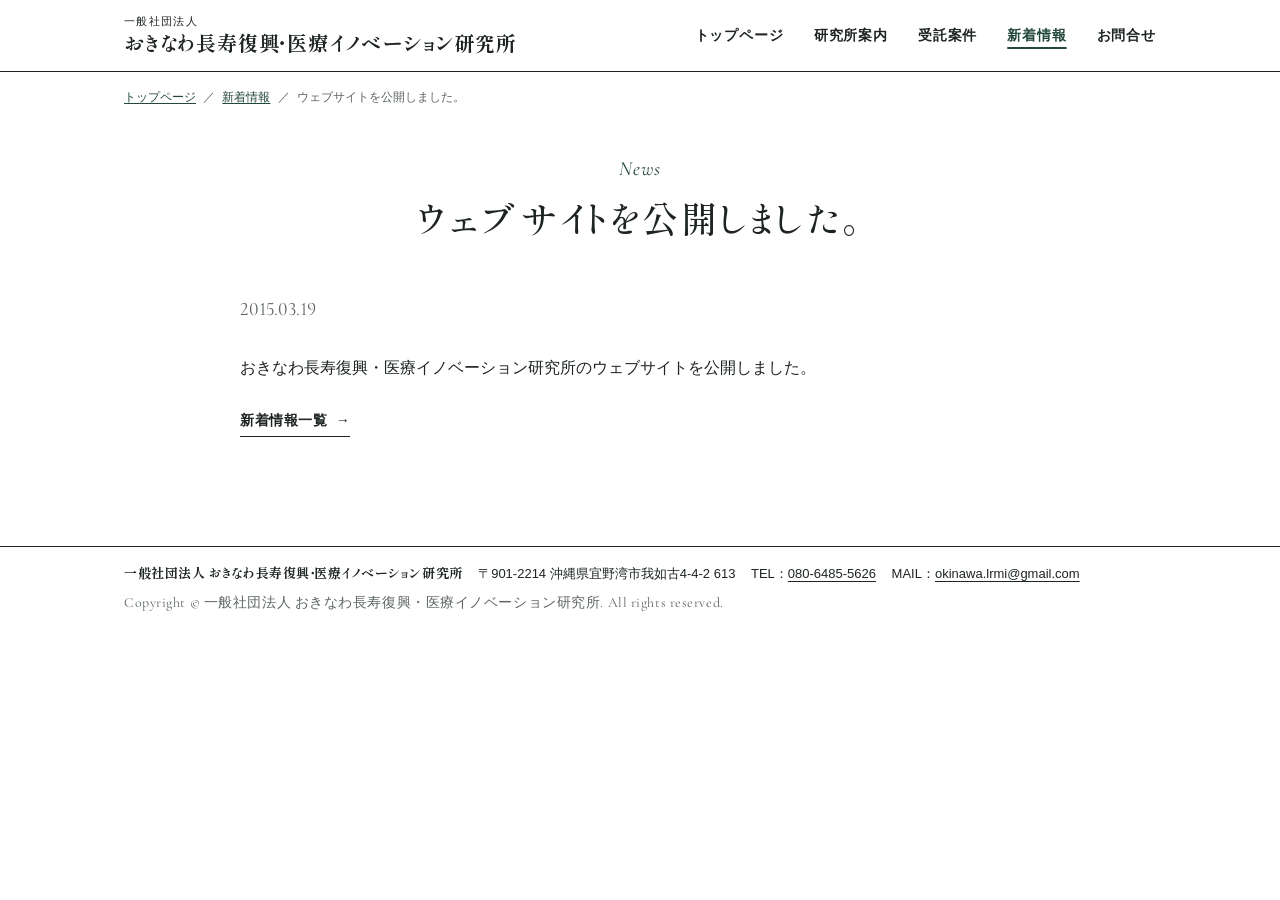
==== commit f3f26920: "キービジュアルを差し替え、改修指示を反映（マーク・飾り罫の削除、Links非表示、PCトップを一画面に） Co-Authored-By: Claude Fable 5.2 <noreply@anthr" ====
--- a/20150319.html
+++ b/20150319.html
@@ -6,7 +6,7 @@
 <title>ウェブサイトを公開しました。｜一般社団法人 おきなわ長寿復興・医療イノベーション研究所</title>
 <meta name="description" content="ウェブサイトを公開しました。">
 <link rel="canonical" href="https://okinawa-lrmi.github.io/20150319.html">
-<link rel="icon" type="image/svg+xml" href="assets/img/emblem.svg">
+<link rel="icon" type="image/png" href="assets/img/favicon.png">
 <link rel="preconnect" href="https://fonts.googleapis.com">
 <link rel="preconnect" href="https://fonts.gstatic.com" crossorigin>
 <link rel="stylesheet" href="https://fonts.googleapis.com/css2?family=Cormorant+Garamond:ital,wght@0,500;1,500&amp;family=Shippori+Mincho:wght@500;700&amp;display=swap">
@@ -14,25 +14,19 @@
 </head>
 <body>
 <header class="hd">
-<div class="wrap hd-main">
-<a class="brand" href="index.html"><img src="assets/img/emblem.svg" alt="" width="50" height="50"><span><small>一般社団法人</small><strong>おきなわ長寿復興・<wbr>医療イノベーション<wbr>研究所</strong></span></a>
-<div class="hd-aside">
-<a class="more" href="contact.html">お問合せ</a>
+<div class="wrap">
+<a class="brand" href="index.html"><small>一般社団法人</small><strong>おきなわ長寿復興・<wbr>医療イノベーション<wbr>研究所</strong></a>
 <button class="menu-btn" type="button" aria-controls="nav" aria-expanded="false">Menu</button>
-</div>
-</div>
-<nav class="hd-nav" aria-label="メインメニュー">
-<div class="wrap">
+<nav aria-label="メインメニュー">
 <ul class="nav" id="nav">
 <li><a href="index.html">トップページ</a></li>
 <li><a href="facilities.html">研究所案内</a></li>
 <li><a href="plan.html">受託案件</a></li>
 <li><a href="news.html" aria-current="page">新着情報</a></li>
-<li><a href="link.html">リンク</a></li>
 <li><a href="contact.html">お問合せ</a></li>
 </ul>
+</nav>
 </div>
-</nav>
 </header>
 <main>
 <div class="wrap">
@@ -40,7 +34,6 @@
 <div class="page-hd">
 <p class="en">News</p>
 <h1>ウェブサイトを公開しました。</h1>
-<img src="assets/img/flourish.svg" alt="" width="240" height="24">
 </div>
 </div>
 <div class="wrap page">
@@ -53,21 +46,9 @@
 </main>
 <footer class="ft">
 <div class="wrap">
-<div>
-<a class="brand" href="index.html"><img src="assets/img/emblem.svg" alt="" width="50" height="50"><span><small>一般社団法人</small><strong>おきなわ長寿復興・<wbr>医療イノベーション<wbr>研究所</strong></span></a>
-<address>〒901-2214 沖縄県宜野湾市我如古4-4-2 613<br>
-TEL：<a href="tel:08064855626">080-6485-5626</a>　MAIL：<a href="&#109;&#97;&#105;&#108;&#116;&#111;&#58;&#111;&#107;&#105;&#110;&#97;&#119;&#97;&#46;&#108;&#114;&#109;&#105;&#64;&#103;&#109;&#97;&#105;&#108;&#46;&#99;&#111;&#109;">&#111;&#107;&#105;&#110;&#97;&#119;&#97;&#46;&#108;&#114;&#109;&#105;&#64;&#103;&#109;&#97;&#105;&#108;&#46;&#99;&#111;&#109;</a></address>
+<address><b>一般社団法人 おきなわ長寿復興・医療イノベーション研究所</b><span>〒901-2214 沖縄県宜野湾市我如古4-4-2 613</span><span>TEL：<a href="tel:08064855626">080-6485-5626</a></span><span>MAIL：<a href="&#109;&#97;&#105;&#108;&#116;&#111;&#58;&#111;&#107;&#105;&#110;&#97;&#119;&#97;&#46;&#108;&#114;&#109;&#105;&#64;&#103;&#109;&#97;&#105;&#108;&#46;&#99;&#111;&#109;">&#111;&#107;&#105;&#110;&#97;&#119;&#97;&#46;&#108;&#114;&#109;&#105;&#64;&#103;&#109;&#97;&#105;&#108;&#46;&#99;&#111;&#109;</a></span></address>
+<p class="copy">Copyright &copy; 一般社団法人 おきなわ長寿復興・医療イノベーション研究所. All rights reserved.</p>
 </div>
-<ul class="ft-nav">
-<li><a href="index.html">トップページ</a></li>
-<li><a href="facilities.html">研究所案内</a></li>
-<li><a href="plan.html">受託案件</a></li>
-<li><a href="news.html">新着情報</a></li>
-<li><a href="link.html">リンク</a></li>
-<li><a href="contact.html">お問合せ</a></li>
-</ul>
-</div>
-<p class="copy">Copyright &copy; 一般社団法人 おきなわ長寿復興・医療イノベーション研究所. All rights reserved.</p>
 </footer>
 <script src="assets/js/site.js"></script>
 </body>
--- a/assets/css/style.css
+++ b/assets/css/style.css
@@ -1,12 +1,12 @@
 /* おきなわ長寿復興・医療イノベーション研究所
-   考え方：白い紙に墨と深緑の一色刷り。細い罫線と明朝の見出しで、印刷物のように静かに組む。 */
+   考え方：白い紙に墨と深緑。キービジュアル（ガジュマルとハイビスカスの線画）を主役に、
+   細い罫線と明朝の見出しで静かに組む。PCのトップページは一画面に収める。 */
 :root {
   --paper: #fff;
   --ink: #1d2421;        /* 本文 */
-  --green: #23483b;      /* 線画・リンク・見出しの英字 */
+  --green: #23483b;      /* リンク・見出しの英字（キービジュアルの線の色に合わせる） */
   --mute: #5d6661;       /* 補足の文字 */
   --rule: #cdd3cf;       /* 細い罫線 */
-  --wash: #f4f6f3;       /* 淡い地色 */
   --mincho: "Shippori Mincho", "游明朝", "Yu Mincho", YuMincho, "Hiragino Mincho ProN", serif;
   --gothic: "Yu Gothic Medium", "游ゴシック Medium", YuGothic, "游ゴシック体", "Yu Gothic", "游ゴシック", "Hiragino Kaku Gothic ProN", Meiryo, sans-serif;
   --latin: "Cormorant Garamond", "Times New Roman", serif;
@@ -19,69 +19,44 @@
 a:hover { color: var(--ink); }
 a:focus-visible, button:focus-visible { outline: 2px solid var(--green); outline-offset: 3px; }
 .wrap { max-width: 1080px; margin-inline: auto; padding-inline: 24px; }
-.sr-only { position: absolute; width: 1px; height: 1px; overflow: hidden; clip: rect(0 0 0 0); white-space: nowrap; }
+.home .wrap { max-width: 1280px; padding-inline: 40px; }
 
-/* ヘッダー */
-.hd-main { display: flex; align-items: center; justify-content: space-between; gap: 16px; padding-block: 20px; }
-.brand { display: flex; align-items: center; gap: 14px; color: var(--ink); text-decoration: none; line-height: 1.4; }
+/* ヘッダー（法人名とメニューを一行に） */
+.hd { border-bottom: 1px solid var(--ink); }
+.hd .wrap { display: flex; align-items: center; justify-content: space-between; gap: 24px; padding-block: 14px; }
+.brand { display: block; color: var(--ink); text-decoration: none; line-height: 1.4; }
 .brand:hover { color: var(--ink); }
-.brand img { width: 50px; height: 50px; flex: none; }
-.brand small { display: block; font-size: 12px; letter-spacing: .12em; }
-.brand strong { display: block; font-family: var(--mincho); font-size: 21px; font-weight: 700; letter-spacing: .04em; word-break: keep-all; overflow-wrap: anywhere; }
-.hd-nav { border-block: 1px solid var(--ink); }
-.nav { display: flex; gap: 34px; list-style: none; margin: 0; padding: 0; }
-.nav a { display: block; padding: 11px 0; font-size: 14px; font-weight: 700; letter-spacing: .06em; color: var(--ink); text-decoration: none; }
+.brand small { display: block; font-size: 11px; letter-spacing: .12em; }
+.brand strong { display: block; font-family: var(--mincho); font-size: 20px; font-weight: 700; letter-spacing: .04em; word-break: keep-all; overflow-wrap: anywhere; }
+.nav { display: flex; gap: 30px; list-style: none; margin: 0; padding: 0; }
+.nav a { display: block; padding: 6px 0; font-size: 14px; font-weight: 700; letter-spacing: .06em; color: var(--ink); text-decoration: none; white-space: nowrap; }
 .nav a:hover, .nav a[aria-current="page"] { color: var(--green); text-decoration: underline; text-decoration-thickness: 2px; text-underline-offset: .5em; }
-.menu-btn { display: none; align-items: center; gap: 8px; background: none; border: 1px solid var(--ink); padding: 6px 12px; font-family: var(--latin); font-size: 17px; letter-spacing: .06em; color: var(--ink); cursor: pointer; }
+.menu-btn { display: none; flex: none; background: none; border: 1px solid var(--ink); padding: 6px 12px; font-family: var(--latin); font-size: 17px; letter-spacing: .06em; color: var(--ink); cursor: pointer; }
 
 /* 文字のリンク（矢印つき） */
-.more { display: inline-block; font-size: 14px; font-weight: 700; letter-spacing: .04em; color: var(--ink); text-decoration: none; border-bottom: 1px solid var(--ink); padding-bottom: 2px; }
+.more { display: inline-block; font-size: 14px; font-weight: 700; letter-spacing: .04em; color: var(--ink); text-decoration: none; border-bottom: 1px solid var(--ink); padding-bottom: 2px; white-space: nowrap; }
 .more::after { content: "→"; margin-left: .6em; font-family: var(--gothic); }
 .more:hover { color: var(--green); border-bottom-color: var(--green); }
 
-/* トップの最初の区画 */
-.hero .wrap { display: grid; grid-template-columns: minmax(0, 1fr) 330px; gap: 56px; align-items: center; padding-block: 56px 64px; }
-.hero-sub { margin: 0 0 18px; font-family: var(--latin); font-size: 19px; font-style: italic; letter-spacing: .04em; color: var(--green); }
-.hero-main { margin: 0; font-family: var(--mincho); font-size: clamp(25px, 3.3vw, 40px); font-weight: 500; line-height: 1.75; letter-spacing: .06em; }
-.hero-main span { display: inline-block; }
-.hero-rule { display: block; width: 200px; margin: 30px 0 26px; }
+/* トップ：キービジュアルと見出し */
+.hero .wrap { display: flex; flex-direction: column; gap: 20px; padding-block: 28px 36px; }
 .hero-art { display: block; width: 100%; }
+.hero-sub { margin: 0 0 12px; font-family: var(--latin); font-size: 18px; font-style: italic; letter-spacing: .04em; color: var(--green); }
+.hero-main { margin: 0 0 24px; font-family: var(--mincho); font-size: clamp(24px, 6.2vw, 34px); font-weight: 500; line-height: 1.7; letter-spacing: .06em; }
+.hero-main span { display: block; }
 
-/* 区画の見出し */
-.sec { padding-block: 64px; }
-.sec-hd { display: flex; align-items: baseline; justify-content: space-between; gap: 16px; padding-bottom: 10px; border-bottom: 1px solid var(--ink); }
-.sec-hd h2 { margin: 0; font-weight: 400; line-height: 1.3; }
-.sec-hd .en { font-family: var(--latin); font-size: 36px; font-weight: 500; color: var(--green); }
-.sec-hd .ja { margin-left: 16px; font-size: 13px; font-weight: 700; letter-spacing: .1em; }
-.home-cols { display: grid; grid-template-columns: minmax(0, 1fr) 300px; gap: 72px; border-top: 1px solid var(--rule); }
-
-/* 新着情報 */
+/* トップ：新着情報 */
+.newsbar { border-top: 1px solid var(--ink); }
+.newsbar .wrap { padding-block: 22px 36px; }
+.newsbar-hd { display: flex; align-items: baseline; justify-content: space-between; gap: 16px; }
+.newsbar h2 { margin: 0; font-weight: 400; line-height: 1.3; white-space: nowrap; }
+.newsbar .en { font-family: var(--latin); font-size: 30px; font-weight: 500; color: var(--green); }
+.newsbar .ja { margin-left: 12px; font-size: 12px; font-weight: 700; letter-spacing: .1em; }
 .news { list-style: none; margin: 0; padding: 0; }
-.news li { display: grid; grid-template-columns: 7.5em minmax(0, 1fr); gap: 4px 20px; align-items: baseline; padding: 18px 0; border-bottom: 1px solid var(--rule); }
-.news time { font-family: var(--latin); font-size: 18px; letter-spacing: .04em; color: var(--mute); }
+.news li { padding: 14px 0; border-bottom: 1px solid var(--rule); }
+.news time { display: block; font-family: var(--latin); font-size: 17px; letter-spacing: .04em; color: var(--mute); font-variant-numeric: lining-nums; line-height: 1.5; }
 .news a { color: var(--ink); text-decoration: none; }
 .news a:hover { color: var(--green); text-decoration: underline; }
-
-/* 関連サイト */
-.sites { list-style: none; margin: 0; padding: 0; }
-.sites li { border-bottom: 1px solid var(--rule); }
-.sites a { display: block; padding: 16px 0; font-size: 15px; line-height: 1.7; color: var(--ink); text-decoration: none; }
-.sites a:hover { color: var(--green); }
-
-/* 研究所の紹介 */
-.about { background: var(--wash); }
-.about .wrap { display: grid; grid-template-columns: minmax(0, 1fr) 380px; gap: 56px; align-items: center; }
-.about h2 { margin: 0 0 20px; font-family: var(--mincho); font-size: clamp(21px, 2.5vw, 27px); font-weight: 500; line-height: 1.6; letter-spacing: .04em; word-break: keep-all; overflow-wrap: anywhere; }
-.about h2 small { display: block; font-family: var(--gothic); font-size: 12px; letter-spacing: .12em; }
-.about p { margin: 0 0 24px; max-width: 36em; }
-
-/* ご案内（目次） */
-.index { list-style: none; margin: 0; padding: 0; }
-.index a { display: grid; grid-template-columns: 9em minmax(0, 1fr) auto; gap: 24px; align-items: baseline; padding: 20px 0; border-bottom: 1px solid var(--rule); color: var(--ink); text-decoration: none; }
-.index b { font-family: var(--mincho); font-size: 20px; font-weight: 500; letter-spacing: .06em; }
-.index span { font-size: 14px; color: var(--mute); }
-.index i { font-style: normal; color: var(--green); }
-.index a:hover b { color: var(--green); text-decoration: underline; text-underline-offset: .3em; }
 
 /* 下層ページ */
 .crumbs { list-style: none; margin: 0; padding: 14px 0 0; display: flex; flex-wrap: wrap; font-size: 12px; color: var(--mute); }
@@ -101,6 +76,8 @@
 .prose .list ul { margin: .2em 0 0; }
 .prose .list ul li { padding-left: 1em; font-size: 15px; color: var(--mute); text-indent: -1em; }
 .prose .list ul li::before { content: "– "; }
+.prose .news li { display: grid; grid-template-columns: 7.5em minmax(0, 1fr); gap: 4px 20px; align-items: baseline; padding: 18px 0; }
+.prose .news li:first-child { border-top: 1px solid var(--ink); }
 .outline { margin: 0; border-top: 1px solid var(--ink); }
 .outline > div { display: grid; grid-template-columns: 9em minmax(0, 1fr); gap: 24px; padding: 16px 0; border-bottom: 1px solid var(--rule); }
 .outline dt { font-weight: 700; letter-spacing: .1em; }
@@ -112,7 +89,7 @@
 .contact > div { display: grid; grid-template-columns: 9em minmax(0, 1fr); gap: 24px; align-items: baseline; padding: 22px 0; border-bottom: 1px solid var(--rule); }
 .contact dt { font-weight: 700; letter-spacing: .1em; }
 .contact dd { margin: 0; }
-.contact a { font-family: var(--latin); font-size: clamp(24px, 3.4vw, 32px); letter-spacing: .03em; color: var(--ink); word-break: break-all; }
+.contact a { font-family: var(--latin); font-size: clamp(24px, 3.4vw, 32px); letter-spacing: .03em; color: var(--ink); word-break: break-all; font-variant-numeric: lining-nums; text-decoration-thickness: 1px; text-underline-offset: .25em; }
 .contact a:hover { color: var(--green); }
 .linklist li { padding: 22px 0; border-bottom: 1px solid var(--rule); }
 .linklist li:first-child { border-top: 1px solid var(--ink); }
@@ -120,50 +97,61 @@
 .linklist a:hover { color: var(--green); }
 .linklist p { margin: .5em 0 .2em; font-size: 15px; }
 .linklist small { font-family: var(--latin); font-size: 16px; color: var(--mute); word-break: break-all; }
-.post-date { font-family: var(--latin); font-size: 19px; color: var(--mute); }
+.post-date { font-family: var(--latin); font-size: 19px; color: var(--mute); font-variant-numeric: lining-nums; }
 .back { margin-top: 56px; }
 
 /* フッター */
-.ft { border-top: 3px double var(--ink); }
-.ft .wrap { display: grid; grid-template-columns: minmax(0, 1fr) auto; gap: 40px; padding-block: 40px 28px; }
-.ft .brand strong { font-size: 18px; }
-.ft address { margin-top: 16px; font-style: normal; font-size: 14px; line-height: 1.9; }
+.ft { border-top: 1px solid var(--ink); font-size: 13px; line-height: 1.8; }
+.ft .wrap { display: flex; flex-wrap: wrap; align-items: baseline; justify-content: space-between; gap: 4px 32px; padding-block: 14px; }
+.ft address { font-style: normal; }
+.ft address b { margin-right: 1.2em; font-family: var(--mincho); font-weight: 700; letter-spacing: .04em; }
 .ft address a { color: var(--ink); }
-.ft-nav { list-style: none; margin: 0; padding: 0; display: grid; grid-template-columns: repeat(3, auto); gap: 4px 36px; align-content: start; }
-.ft-nav a { font-size: 13px; color: var(--ink); text-decoration: none; }
-.ft-nav a:hover { color: var(--green); text-decoration: underline; }
-.copy { margin: 0; padding: 14px 24px 22px; font-family: var(--latin); font-size: 14px; letter-spacing: .04em; text-align: center; color: var(--mute); }
+.ft address span { display: inline-block; margin-right: 1.2em; }
+.copy { margin: 0; font-family: var(--latin); font-size: 14px; letter-spacing: .04em; color: var(--mute); }
 
+.newsbar > .wrap > .more { display: none; }
+.hero-art { mix-blend-mode: multiply; }
+
+/* PC：トップページを一画面に収める */
+@media (min-width: 1000px) {
+  .home { min-height: 100vh; display: grid; grid-template-rows: auto minmax(0, 1fr) auto; }
+  .home main { display: grid; grid-template-rows: minmax(0, 1fr) auto; min-height: 0; }
+  .hero { min-height: 340px; }
+  .hero .wrap { position: relative; display: block; height: 100%; padding-block: 0; }
+  .hero picture { position: absolute; inset: 10px 40px 0 auto; width: 66%; display: flex; justify-content: flex-end; align-items: flex-end; }
+  .hero-art { width: 100%; height: 100%; object-fit: contain; object-position: right bottom; }
+  .hero-text { position: relative; width: max-content; height: 100%; display: flex; flex-direction: column; justify-content: center; align-items: flex-start; padding-bottom: 3vh; }
+  .hero-main span { white-space: nowrap; }
+  .hero-sub { margin-bottom: clamp(8px, 2vh, 18px); }
+  .hero-main { margin-bottom: clamp(14px, 3.4vh, 32px); font-size: clamp(22px, min(2.9vw, 5.2vh), 36px); line-height: 1.72; }
+  .newsbar .wrap { display: grid; grid-template-columns: auto minmax(0, 1fr) auto; gap: 36px; align-items: center; padding-block: 12px; }
+  .newsbar-hd { display: block; }
+  .newsbar-hd .more { display: none; }
+  .newsbar .ja { display: block; margin: 0; }
+  .newsbar .news { display: grid; grid-template-columns: repeat(3, minmax(0, 1fr)); gap: 28px; }
+  .newsbar .news li { padding: 0 0 0 20px; border: 0; border-left: 1px solid var(--rule); font-size: 14px; line-height: 1.7; }
+  .newsbar .news time { font-size: 16px; }
+  .newsbar > .wrap > .more { display: inline-block; }
+  .home .ft .wrap { padding-block: 10px; }
+}
 /* 狭い画面 */
-@media (max-width: 860px) {
-  .hd-main { padding-block: 14px; }
-  .brand img { width: 40px; height: 40px; }
-  .brand strong { font-size: 15px; letter-spacing: 0; }
+@media (max-width: 999px) {
+  .hd .wrap { flex-wrap: wrap; padding-block: 12px; }
+  .brand { flex: 1; }
+  .brand strong { font-size: 16px; letter-spacing: 0; }
   .brand small { font-size: 10px; }
-  .hd-aside .more { display: none; }
-  .menu-btn { display: inline-flex; }
-  .hd-nav { border-top: 0; }
-  .nav { display: none; flex-direction: column; gap: 0; border-top: 1px solid var(--ink); }
+  .menu-btn { display: block; }
+  .hd nav { flex-basis: 100%; }
+  .nav { display: none; flex-direction: column; gap: 0; border-top: 1px solid var(--ink); margin-top: 4px; }
   .nav.is-open { display: flex; }
   .nav li + li { border-top: 1px solid var(--rule); }
   .nav a { padding: 13px 2px; font-size: 15px; }
-  .hero .wrap { grid-template-columns: minmax(0, 1fr); gap: 28px; padding-block: 36px 44px; }
-  .hero-art { max-width: 230px; margin-inline: auto; order: -1; }
-  .hero-rule { margin: 22px 0 18px; }
-  .sec { padding-block: 44px; }
-  .home-cols, .about .wrap, .ft .wrap { grid-template-columns: minmax(0, 1fr); gap: 44px; }
-  .about img { max-width: 320px; margin-inline: auto; display: block; }
-  .sec-hd .en { font-size: 30px; }
-  .news li { grid-template-columns: minmax(0, 1fr); }
-  .index a { grid-template-columns: minmax(0, 1fr) auto; gap: 2px 16px; }
-  .index span { grid-column: 1; grid-row: 2; }
+  .home .wrap { padding-inline: 24px; }
   .outline > div, .contact > div { grid-template-columns: minmax(0, 1fr); gap: 4px; }
-  .ft-nav { grid-template-columns: repeat(2, auto); justify-content: start; }
+  .prose .news li { grid-template-columns: minmax(0, 1fr); }
+  .ft .wrap { display: block; padding-block: 20px; }
+  .ft address b { display: block; }
 }
 @media (max-width: 420px) {
-  .wrap { padding-inline: 16px; }
+  .wrap, .home .wrap { padding-inline: 16px; }
 }
-
-/* 数字は読み違えのないよう高さの揃った字形にし、下線は細くする */
-.contact a, .news time, .post-date { font-variant-numeric: lining-nums; }
-.contact a { text-decoration-thickness: 1px; text-underline-offset: .25em; }
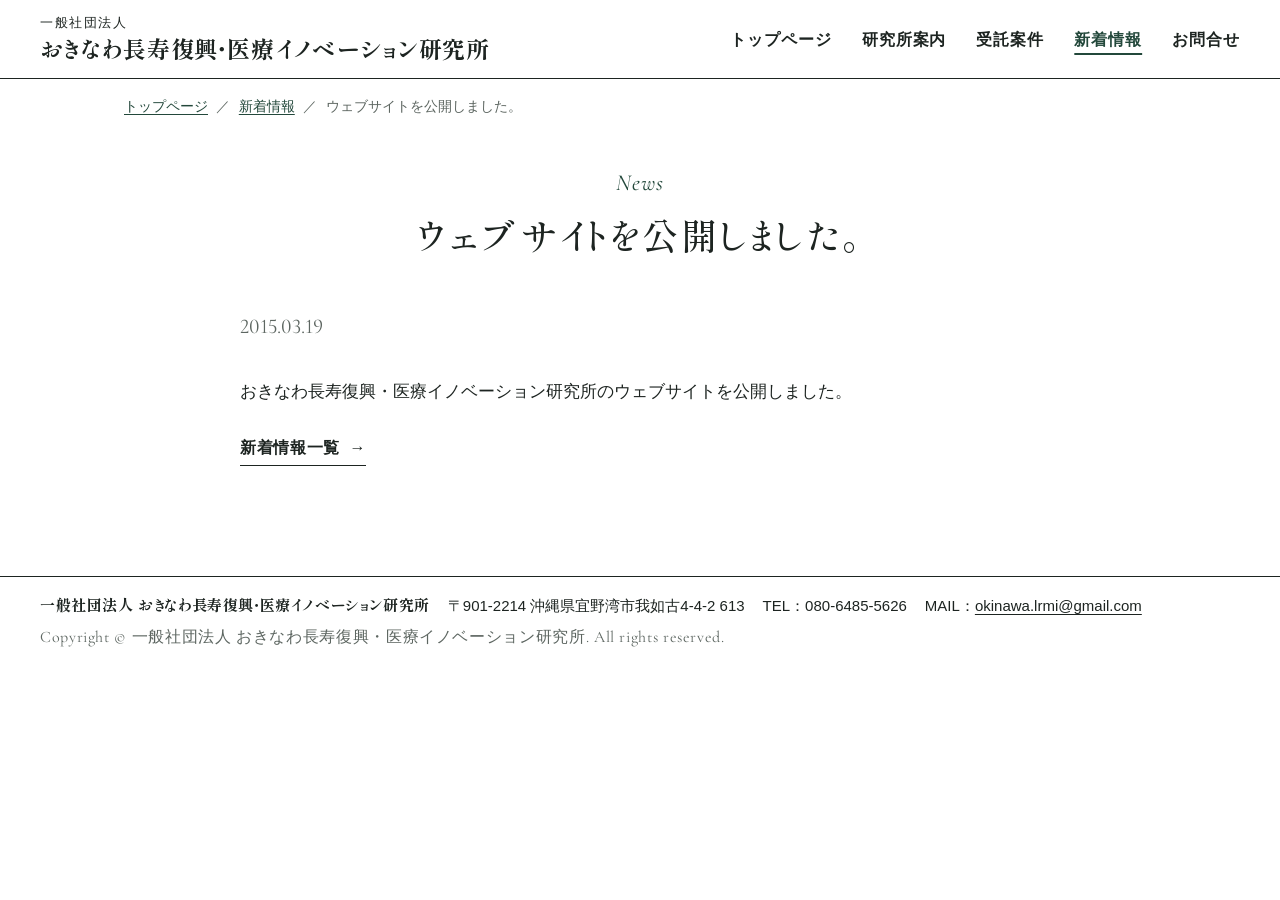
==== commit 71a6c665: "お問合せ：住所を追加、電話番号のリンクを外す Co-Authored-By: Claude Fable 5.2 <noreply@anthropic.com>" ====
--- a/20150319.html
+++ b/20150319.html
@@ -46,7 +46,7 @@
 </main>
 <footer class="ft">
 <div class="wrap">
-<address><b>一般社団法人 おきなわ長寿復興・医療イノベーション研究所</b><span>〒901-2214 沖縄県宜野湾市我如古4-4-2 613</span><span>TEL：<a href="tel:08064855626">080-6485-5626</a></span><span>MAIL：<a href="&#109;&#97;&#105;&#108;&#116;&#111;&#58;&#111;&#107;&#105;&#110;&#97;&#119;&#97;&#46;&#108;&#114;&#109;&#105;&#64;&#103;&#109;&#97;&#105;&#108;&#46;&#99;&#111;&#109;">&#111;&#107;&#105;&#110;&#97;&#119;&#97;&#46;&#108;&#114;&#109;&#105;&#64;&#103;&#109;&#97;&#105;&#108;&#46;&#99;&#111;&#109;</a></span></address>
+<address><b>一般社団法人 おきなわ長寿復興・医療イノベーション研究所</b><span>〒901-2214 沖縄県宜野湾市我如古4-4-2 613</span><span>TEL：080-6485-5626</span><span>MAIL：<a href="&#109;&#97;&#105;&#108;&#116;&#111;&#58;&#111;&#107;&#105;&#110;&#97;&#119;&#97;&#46;&#108;&#114;&#109;&#105;&#64;&#103;&#109;&#97;&#105;&#108;&#46;&#99;&#111;&#109;">&#111;&#107;&#105;&#110;&#97;&#119;&#97;&#46;&#108;&#114;&#109;&#105;&#64;&#103;&#109;&#97;&#105;&#108;&#46;&#99;&#111;&#109;</a></span></address>
 <p class="copy">Copyright &copy; 一般社団法人 おきなわ長寿復興・医療イノベーション研究所. All rights reserved.</p>
 </div>
 </footer>
--- a/assets/css/style.css
+++ b/assets/css/style.css
@@ -13,35 +13,35 @@
 }
 *, *::before, *::after { box-sizing: border-box; }
 html { -webkit-text-size-adjust: 100%; }
-body { margin: 0; background: var(--paper); color: var(--ink); font-family: var(--gothic); font-size: 16px; line-height: 1.95; font-feature-settings: "palt"; }
+body { margin: 0; background: var(--paper); color: var(--ink); font-family: var(--gothic); font-size: 17px; line-height: 1.95; font-feature-settings: "palt"; }
 img { max-width: 100%; height: auto; vertical-align: bottom; }
 a { color: var(--green); text-underline-offset: .2em; }
 a:hover { color: var(--ink); }
 a:focus-visible, button:focus-visible { outline: 2px solid var(--green); outline-offset: 3px; }
 .wrap { max-width: 1080px; margin-inline: auto; padding-inline: 24px; }
-.home .wrap { max-width: 1280px; padding-inline: 40px; }
+.home .wrap, .hd .wrap, .ft .wrap { max-width: 1280px; padding-inline: 40px; }
 
 /* ヘッダー（法人名とメニューを一行に） */
 .hd { border-bottom: 1px solid var(--ink); }
 .hd .wrap { display: flex; align-items: center; justify-content: space-between; gap: 24px; padding-block: 14px; }
 .brand { display: block; color: var(--ink); text-decoration: none; line-height: 1.4; }
 .brand:hover { color: var(--ink); }
-.brand small { display: block; font-size: 11px; letter-spacing: .12em; }
-.brand strong { display: block; font-family: var(--mincho); font-size: 20px; font-weight: 700; letter-spacing: .04em; word-break: keep-all; overflow-wrap: anywhere; }
+.brand small { display: block; font-size: 13px; letter-spacing: .12em; }
+.brand strong { display: block; font-family: var(--mincho); font-size: 23px; font-weight: 700; letter-spacing: .04em; word-break: keep-all; overflow-wrap: anywhere; }
 .nav { display: flex; gap: 30px; list-style: none; margin: 0; padding: 0; }
-.nav a { display: block; padding: 6px 0; font-size: 14px; font-weight: 700; letter-spacing: .06em; color: var(--ink); text-decoration: none; white-space: nowrap; }
+.nav a { display: block; padding: 6px 0; font-size: 16px; font-weight: 700; letter-spacing: .06em; color: var(--ink); text-decoration: none; white-space: nowrap; }
 .nav a:hover, .nav a[aria-current="page"] { color: var(--green); text-decoration: underline; text-decoration-thickness: 2px; text-underline-offset: .5em; }
 .menu-btn { display: none; flex: none; background: none; border: 1px solid var(--ink); padding: 6px 12px; font-family: var(--latin); font-size: 17px; letter-spacing: .06em; color: var(--ink); cursor: pointer; }
 
 /* 文字のリンク（矢印つき） */
-.more { display: inline-block; font-size: 14px; font-weight: 700; letter-spacing: .04em; color: var(--ink); text-decoration: none; border-bottom: 1px solid var(--ink); padding-bottom: 2px; white-space: nowrap; }
+.more { display: inline-block; font-size: 16px; font-weight: 700; letter-spacing: .04em; color: var(--ink); text-decoration: none; border-bottom: 1px solid var(--ink); padding-bottom: 2px; white-space: nowrap; }
 .more::after { content: "→"; margin-left: .6em; font-family: var(--gothic); }
 .more:hover { color: var(--green); border-bottom-color: var(--green); }
 
 /* トップ：キービジュアルと見出し */
 .hero .wrap { display: flex; flex-direction: column; gap: 20px; padding-block: 28px 36px; }
 .hero-art { display: block; width: 100%; }
-.hero-sub { margin: 0 0 12px; font-family: var(--latin); font-size: 18px; font-style: italic; letter-spacing: .04em; color: var(--green); }
+.hero-sub { margin: 0 0 12px; font-family: var(--latin); font-size: 23px; font-style: italic; letter-spacing: .04em; color: var(--green); }
 .hero-main { margin: 0 0 24px; font-family: var(--mincho); font-size: clamp(24px, 6.2vw, 34px); font-weight: 500; line-height: 1.7; letter-spacing: .06em; }
 .hero-main span { display: block; }
 
@@ -50,19 +50,19 @@
 .newsbar .wrap { padding-block: 22px 36px; }
 .newsbar-hd { display: flex; align-items: baseline; justify-content: space-between; gap: 16px; }
 .newsbar h2 { margin: 0; font-weight: 400; line-height: 1.3; white-space: nowrap; }
-.newsbar .en { font-family: var(--latin); font-size: 30px; font-weight: 500; color: var(--green); }
-.newsbar .ja { margin-left: 12px; font-size: 12px; font-weight: 700; letter-spacing: .1em; }
+.newsbar .en { font-family: var(--latin); font-size: 34px; font-weight: 500; color: var(--green); }
+.newsbar .ja { margin-left: 12px; font-size: 14px; font-weight: 700; letter-spacing: .1em; }
 .news { list-style: none; margin: 0; padding: 0; }
 .news li { padding: 14px 0; border-bottom: 1px solid var(--rule); }
-.news time { display: block; font-family: var(--latin); font-size: 17px; letter-spacing: .04em; color: var(--mute); font-variant-numeric: lining-nums; line-height: 1.5; }
+.news time { display: block; font-family: var(--latin); font-size: 19px; letter-spacing: .04em; color: var(--mute); font-variant-numeric: lining-nums; line-height: 1.5; }
 .news a { color: var(--ink); text-decoration: none; }
 .news a:hover { color: var(--green); text-decoration: underline; }
 
 /* 下層ページ */
-.crumbs { list-style: none; margin: 0; padding: 14px 0 0; display: flex; flex-wrap: wrap; font-size: 12px; color: var(--mute); }
+.crumbs { list-style: none; margin: 0; padding: 14px 0 0; display: flex; flex-wrap: wrap; font-size: 14px; color: var(--mute); }
 .crumbs li + li::before { content: "／"; margin-inline: .6em; }
 .page-hd { padding-block: 40px 44px; text-align: center; }
-.page-hd .en { margin: 0; font-family: var(--latin); font-size: 20px; font-style: italic; letter-spacing: .04em; color: var(--green); }
+.page-hd .en { margin: 0; font-family: var(--latin); font-size: 23px; font-style: italic; letter-spacing: .04em; color: var(--green); }
 .page-hd h1 { margin: 0; font-family: var(--mincho); font-size: clamp(25px, 3.4vw, 36px); font-weight: 500; line-height: 1.6; letter-spacing: .08em; text-wrap: balance; }
 .page-hd img { display: block; width: 200px; margin: 18px auto 0; }
 .page { padding-bottom: 88px; }
@@ -74,7 +74,7 @@
 .prose .list > li { position: relative; padding: .55em 0 .55em 1.4em; border-bottom: 1px solid var(--rule); }
 .prose .list > li::before { content: ""; position: absolute; left: .3em; top: 1.45em; width: 6px; height: 6px; background: var(--green); transform: rotate(45deg); }
 .prose .list ul { margin: .2em 0 0; }
-.prose .list ul li { padding-left: 1em; font-size: 15px; color: var(--mute); text-indent: -1em; }
+.prose .list ul li { padding-left: 1em; font-size: 16px; color: var(--mute); text-indent: -1em; }
 .prose .list ul li::before { content: "– "; }
 .prose .news li { display: grid; grid-template-columns: 7.5em minmax(0, 1fr); gap: 4px 20px; align-items: baseline; padding: 18px 0; }
 .prose .news li:first-child { border-top: 1px solid var(--ink); }
@@ -83,31 +83,33 @@
 .outline dt { font-weight: 700; letter-spacing: .1em; }
 .outline dd { margin: 0; }
 .outline .people { margin: 0; }
-.people li { display: grid; grid-template-columns: 8em 1fr; }
-.people span { font-size: 14px; color: var(--mute); }
+.people li { display: grid; grid-template-columns: 7.5em 1fr; }
+.people-wide li { grid-template-columns: 13.5em 1fr; }
+.people span { font-size: 16px; color: var(--mute); }
 .contact { margin: 28px 0 0; border-top: 1px solid var(--ink); }
 .contact > div { display: grid; grid-template-columns: 9em minmax(0, 1fr); gap: 24px; align-items: baseline; padding: 22px 0; border-bottom: 1px solid var(--rule); }
 .contact dt { font-weight: 700; letter-spacing: .1em; }
 .contact dd { margin: 0; }
-.contact a { font-family: var(--latin); font-size: clamp(24px, 3.4vw, 32px); letter-spacing: .03em; color: var(--ink); word-break: break-all; font-variant-numeric: lining-nums; text-decoration-thickness: 1px; text-underline-offset: .25em; }
+.contact a, .contact .num { font-family: var(--latin); font-size: clamp(24px, 3.4vw, 32px); letter-spacing: .03em; color: var(--ink); word-break: break-all; font-variant-numeric: lining-nums; text-decoration-thickness: 1px; text-underline-offset: .25em; }
 .contact a:hover { color: var(--green); }
+.contact .addr { font-size: 19px; line-height: 1.8; }
 .linklist li { padding: 22px 0; border-bottom: 1px solid var(--rule); }
 .linklist li:first-child { border-top: 1px solid var(--ink); }
 .linklist a { font-family: var(--mincho); font-size: 20px; font-weight: 500; letter-spacing: .04em; color: var(--ink); }
 .linklist a:hover { color: var(--green); }
 .linklist p { margin: .5em 0 .2em; font-size: 15px; }
 .linklist small { font-family: var(--latin); font-size: 16px; color: var(--mute); word-break: break-all; }
-.post-date { font-family: var(--latin); font-size: 19px; color: var(--mute); font-variant-numeric: lining-nums; }
+.post-date { font-family: var(--latin); font-size: 21px; color: var(--mute); font-variant-numeric: lining-nums; }
 .back { margin-top: 56px; }
 
 /* フッター */
-.ft { border-top: 1px solid var(--ink); font-size: 13px; line-height: 1.8; }
+.ft { border-top: 1px solid var(--ink); font-size: 15px; line-height: 1.8; }
 .ft .wrap { display: flex; flex-wrap: wrap; align-items: baseline; justify-content: space-between; gap: 4px 32px; padding-block: 14px; }
 .ft address { font-style: normal; }
 .ft address b { margin-right: 1.2em; font-family: var(--mincho); font-weight: 700; letter-spacing: .04em; }
 .ft address a { color: var(--ink); }
 .ft address span { display: inline-block; margin-right: 1.2em; }
-.copy { margin: 0; font-family: var(--latin); font-size: 14px; letter-spacing: .04em; color: var(--mute); }
+.copy { margin: 0; font-family: var(--latin); font-size: 16px; letter-spacing: .04em; color: var(--mute); }
 
 .newsbar > .wrap > .more { display: none; }
 .hero-art { mix-blend-mode: multiply; }
@@ -129,29 +131,39 @@
   .newsbar-hd .more { display: none; }
   .newsbar .ja { display: block; margin: 0; }
   .newsbar .news { display: grid; grid-template-columns: repeat(3, minmax(0, 1fr)); gap: 28px; }
-  .newsbar .news li { padding: 0 0 0 20px; border: 0; border-left: 1px solid var(--rule); font-size: 14px; line-height: 1.7; }
-  .newsbar .news time { font-size: 16px; }
+  .newsbar .news li { padding: 0 0 0 20px; border: 0; border-left: 1px solid var(--rule); font-size: 16px; line-height: 1.7; }
+  .newsbar .news time { font-size: 18px; }
   .newsbar > .wrap > .more { display: inline-block; }
-  .home .ft .wrap { padding-block: 10px; }
+  .newsbar .news a { display: block; word-break: auto-phrase; text-wrap: balance; line-break: strict; }   /* 文節の切れ目で折り返す */
+  .home .ft .wrap { padding-block: 8px; gap: 0 32px; }
+  .home .ft address { flex-basis: 100%; }
+}
+/* PCで画面の高さが低いとき */
+@media (min-width: 1000px) and (max-height: 640px) {
+  .home .hd .wrap { padding-block: 8px; }
+  .hero { min-height: 290px; }
+  .newsbar .wrap { padding-block: 8px; }
+  .home .ft .wrap { padding-block: 5px; }
+  .home .ft { line-height: 1.65; }
 }
 /* 狭い画面 */
 @media (max-width: 999px) {
   .hd .wrap { flex-wrap: wrap; padding-block: 12px; }
   .brand { flex: 1; }
-  .brand strong { font-size: 16px; letter-spacing: 0; }
-  .brand small { font-size: 10px; }
+  .brand strong { font-size: 17px; letter-spacing: 0; }
+  .brand small { font-size: 12px; }
   .menu-btn { display: block; }
   .hd nav { flex-basis: 100%; }
   .nav { display: none; flex-direction: column; gap: 0; border-top: 1px solid var(--ink); margin-top: 4px; }
   .nav.is-open { display: flex; }
   .nav li + li { border-top: 1px solid var(--rule); }
-  .nav a { padding: 13px 2px; font-size: 15px; }
-  .home .wrap { padding-inline: 24px; }
+  .nav a { padding: 13px 2px; font-size: 17px; }
+  .home .wrap, .hd .wrap, .ft .wrap { padding-inline: 24px; }
   .outline > div, .contact > div { grid-template-columns: minmax(0, 1fr); gap: 4px; }
   .prose .news li { grid-template-columns: minmax(0, 1fr); }
   .ft .wrap { display: block; padding-block: 20px; }
   .ft address b { display: block; }
 }
 @media (max-width: 420px) {
-  .wrap, .home .wrap { padding-inline: 16px; }
+  .wrap, .home .wrap, .hd .wrap, .ft .wrap { padding-inline: 16px; }
 }
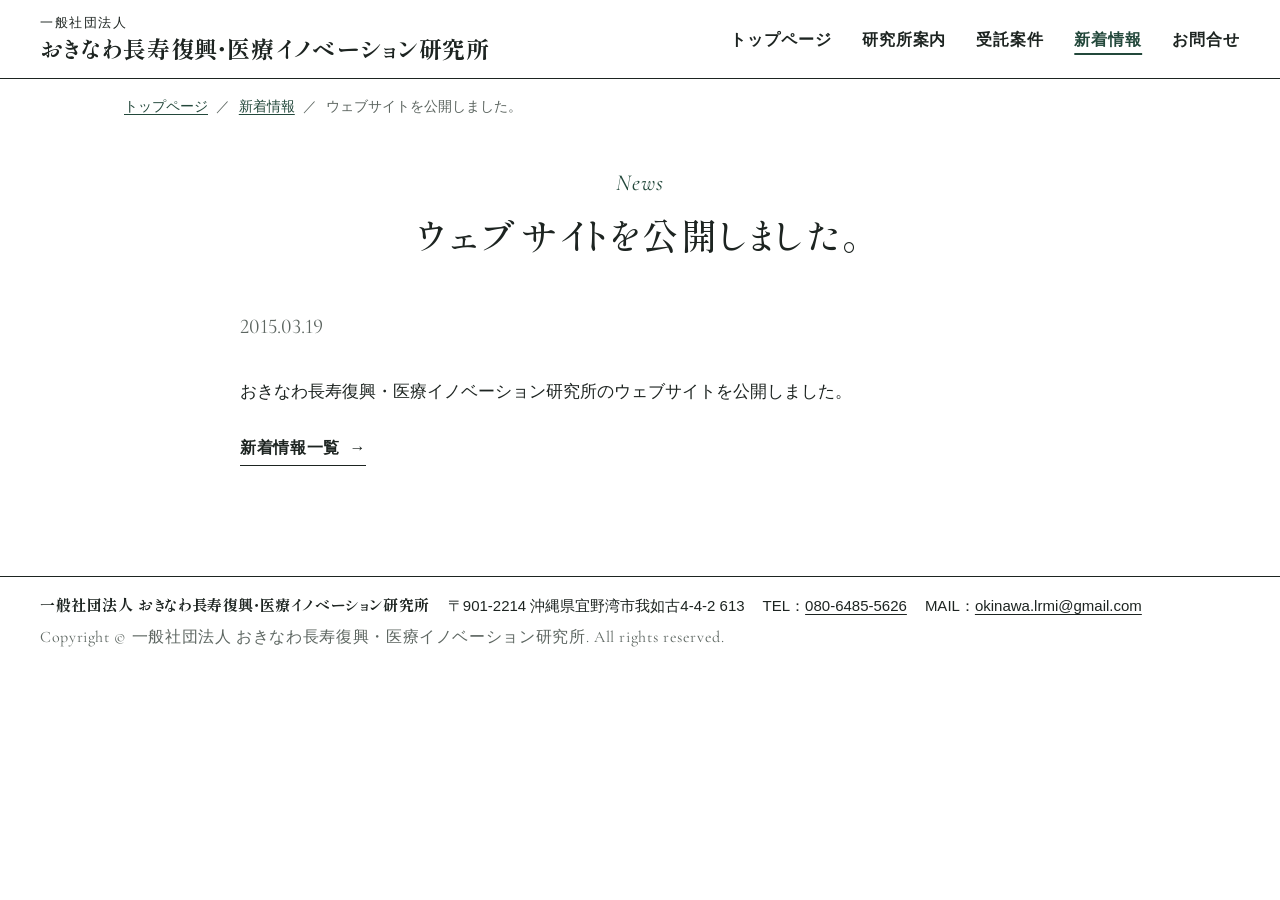
==== commit d307b39f: "電話番号のリンクを戻す（スマートフォンから発信できるように） Co-Authored-By: Claude Fable 5.2 <noreply@anthropic.com>" ====
--- a/20150319.html
+++ b/20150319.html
@@ -46,7 +46,7 @@
 </main>
 <footer class="ft">
 <div class="wrap">
-<address><b>一般社団法人 おきなわ長寿復興・医療イノベーション研究所</b><span>〒901-2214 沖縄県宜野湾市我如古4-4-2 613</span><span>TEL：080-6485-5626</span><span>MAIL：<a href="&#109;&#97;&#105;&#108;&#116;&#111;&#58;&#111;&#107;&#105;&#110;&#97;&#119;&#97;&#46;&#108;&#114;&#109;&#105;&#64;&#103;&#109;&#97;&#105;&#108;&#46;&#99;&#111;&#109;">&#111;&#107;&#105;&#110;&#97;&#119;&#97;&#46;&#108;&#114;&#109;&#105;&#64;&#103;&#109;&#97;&#105;&#108;&#46;&#99;&#111;&#109;</a></span></address>
+<address><b>一般社団法人 おきなわ長寿復興・医療イノベーション研究所</b><span>〒901-2214 沖縄県宜野湾市我如古4-4-2 613</span><span>TEL：<a href="tel:08064855626">080-6485-5626</a></span><span>MAIL：<a href="&#109;&#97;&#105;&#108;&#116;&#111;&#58;&#111;&#107;&#105;&#110;&#97;&#119;&#97;&#46;&#108;&#114;&#109;&#105;&#64;&#103;&#109;&#97;&#105;&#108;&#46;&#99;&#111;&#109;">&#111;&#107;&#105;&#110;&#97;&#119;&#97;&#46;&#108;&#114;&#109;&#105;&#64;&#103;&#109;&#97;&#105;&#108;&#46;&#99;&#111;&#109;</a></span></address>
 <p class="copy">Copyright &copy; 一般社団法人 おきなわ長寿復興・医療イノベーション研究所. All rights reserved.</p>
 </div>
 </footer>
